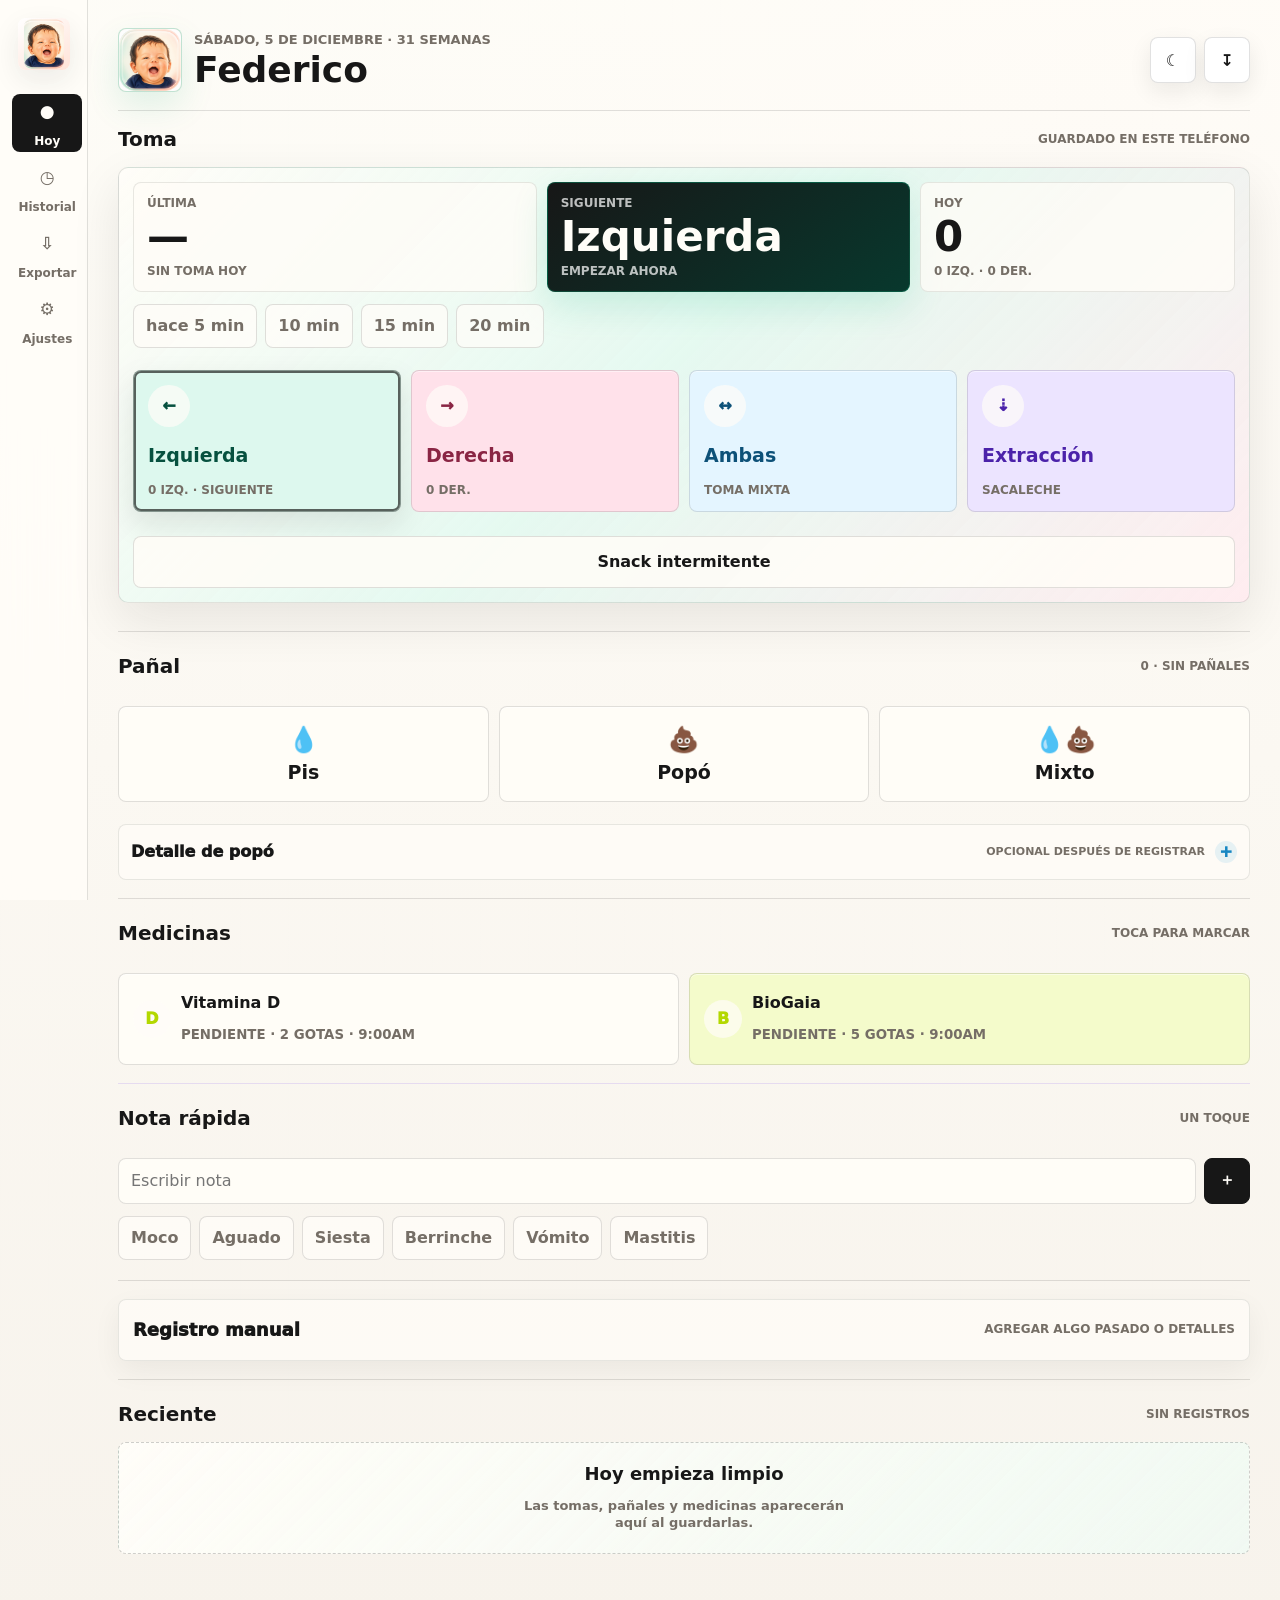
==== index.html @ 163f7d4b "Hide lock notification controls from active feed" ====
<!doctype html>
<html lang="es">
  <head>
    <meta charset="utf-8">
    <meta name="viewport" content="width=device-width, initial-scale=1, viewport-fit=cover">
    <meta name="theme-color" content="#f7f3ec" id="themeColorMeta">
    <meta name="apple-mobile-web-app-capable" content="yes">
    <meta name="apple-mobile-web-app-title" content="Fede">
    <title>Federico</title>
    <link rel="manifest" href="./manifest.webmanifest">
    <link rel="icon" href="./app-icon-192.png" type="image/png">
    <link rel="apple-touch-icon" href="./apple-touch-icon.png">
    <meta name="apple-mobile-web-app-status-bar-style" content="default">
    <link rel="stylesheet" href="./styles.css?v=60">
  </head>
  <body>
    <div class="app-shell">
      <aside class="rail" aria-label="Navegacion principal">
        <button class="rail__brand" data-tab-target="today" aria-label="Federico">
          <img src="./app-icon-192.png" alt="">
        </button>
        <nav class="rail__nav">
          <button class="nav-button is-active" data-tab-target="today" aria-label="Hoy">
            <span aria-hidden="true">●</span>
            <span>Hoy</span>
          </button>
          <button class="nav-button" data-tab-target="history" aria-label="Historial">
            <span aria-hidden="true">◷</span>
            <span>Historial</span>
          </button>
          <button class="nav-button" data-tab-target="export" aria-label="Exportar">
            <span aria-hidden="true">⇩</span>
            <span>Exportar</span>
          </button>
          <button class="nav-button" data-tab-target="settings" aria-label="Ajustes">
            <span aria-hidden="true">⚙</span>
            <span>Ajustes</span>
          </button>
        </nav>
      </aside>

      <main class="surface">
        <section class="screen is-active" data-tab="today">
          <header class="topbar topbar--brand">
            <div class="brand-lockup">
              <div class="lactation-mark lactation-mark--portrait" aria-hidden="true">
                <img src="./app-icon-192.png" alt="">
              </div>
              <div>
                <p class="eyebrow" id="todayLabel">Hoy</p>
                <h1 id="babyNameTitle">Federico</h1>
              </div>
            </div>
            <div class="topbar__actions">
              <button class="icon-button" id="nightModeButton" type="button" aria-pressed="false" aria-label="Modo noche">
                <span aria-hidden="true">☾</span>
              </button>
              <button class="icon-button" id="installButton" hidden aria-label="Instalar">
                <span aria-hidden="true">↧</span>
              </button>
            </div>
          </header>

          <section class="now-band" aria-label="Toma">
            <div class="section-heading section-heading--flush">
              <h2>Toma</h2>
              <span id="trustLine">Guardado en este teléfono</span>
            </div>
            <div class="feed-hub">
              <div class="feed-hub__summary">
                <article>
                  <span>Última</span>
                  <strong id="sinceLastFeed">—</strong>
                  <small id="lastFeedStamp">Sin toma hoy</small>
                </article>
                <button class="feed-hub__next" id="recommendedStartButton" type="button">
                  <span>Siguiente</span>
                  <strong id="lastSide">—</strong>
                  <small>Empezar ahora</small>
                </button>
                <article>
                  <span>Hoy</span>
                  <strong id="feedCount">0</strong>
                  <small><span id="leftSummary">0 izq.</span> · <span id="rightSummary">0 der.</span></small>
                </article>
              </div>
              <div class="backdate-row feed-hub__backdate" aria-label="Empezó hace">
                <button class="chip chip--start" data-start-offset="5" type="button">hace 5 min</button>
                <button class="chip chip--start" data-start-offset="10" type="button">10 min</button>
                <button class="chip chip--start" data-start-offset="15" type="button">15 min</button>
                <button class="chip chip--start" data-start-offset="20" type="button">20 min</button>
              </div>
              <div class="feed-grid">
                <button class="feed-button feed-button--left" data-start-feed="left" data-side-button="left" type="button">
                  <span class="feed-button__icon" aria-hidden="true">←</span>
                  <strong>Izquierda</strong>
                  <small id="leftToday">0 hoy</small>
                </button>
                <button class="feed-button feed-button--right" data-start-feed="right" data-side-button="right" type="button">
                  <span class="feed-button__icon" aria-hidden="true">→</span>
                  <strong>Derecha</strong>
                  <small id="rightToday">0 hoy</small>
                </button>
                <button class="feed-button feed-button--both" data-start-feed="both" type="button">
                  <span class="feed-button__icon" aria-hidden="true">↔</span>
                  <strong>Ambas</strong>
                  <small>toma mixta</small>
                </button>
                <button class="feed-button feed-button--pump" data-start-feed="pump" type="button">
                  <span class="feed-button__icon" aria-hidden="true">⇣</span>
                  <strong>Extracción</strong>
                  <small>sacaleche</small>
                </button>
              </div>
              <button class="ghost-command" data-start-feed="snack" type="button">Snack intermitente</button>
            </div>
            <div class="alert-stack" id="alertStack" aria-live="polite"></div>
          </section>

          <section class="active-feed" id="activeFeedPanel" hidden aria-live="polite">
            <div class="active-feed__main">
              <div class="active-feed__pulse" aria-hidden="true"><span></span></div>
              <div class="active-feed__meta">
                <span class="live-dot" aria-hidden="true"></span>
                <span id="activeFeedSide">Toma en curso</span>
              </div>
              <p class="active-feed__hint" id="activeFeedHint">Pecho actual</p>
              <div class="active-feed__time" id="activeFeedTimer">00:00</div>
              <span class="active-feed__label">Duración de la toma</span>
            </div>
            <div class="active-feed__controls">
              <div class="control-group">
                <span>Cambiar pecho</span>
                <div class="control-row">
                  <button class="segmented-action" data-segment-side="left" type="button">Izquierda</button>
                  <button class="segmented-action" data-segment-side="right" type="button">Derecha</button>
                </div>
              </div>
              <div class="control-group">
                <span>Anotar durante la toma</span>
                <div class="control-row">
                  <button class="segmented-action" data-feed-tag="poop" type="button">💩 Popó</button>
                  <button class="segmented-action" data-feed-tag="pee" type="button">💧 Pis</button>
                  <button class="segmented-action" data-feed-tag="gas" type="button">💨 Gases</button>
                </div>
              </div>
              <div class="active-feed__finish">
                <button class="secondary-button" id="cancelFeedButton" type="button">Cancelar</button>
                <button class="secondary-button" id="pauseFeedButton" type="button">Pausar</button>
                <button class="primary-button" id="stopFeedButton" type="button">Guardar toma</button>
              </div>
            </div>
          </section>

          <section class="diaper-hub" aria-label="Pañal">
            <div class="section-heading">
              <h2>Pañal</h2>
              <span><strong id="diaperCount">0</strong> · <span id="diaperBreakdown">Sin pañales</span></span>
            </div>
            <div class="diaper-grid">
              <button class="diaper-button" data-diaper="pee" type="button">
                <span aria-hidden="true">💧</span>
                <strong>Pis</strong>
              </button>
              <button class="diaper-button" data-diaper="poop" type="button">
                <span aria-hidden="true">💩</span>
                <strong>Popó</strong>
              </button>
              <button class="diaper-button" data-diaper="mixed" type="button">
                <span aria-hidden="true">💧💩</span>
                <strong>Mixto</strong>
              </button>
            </div>
            <details class="diaper-detail-panel" aria-label="Detalles de popó">
              <summary class="diaper-detail-summary">
                <span>Detalle de popó</span>
                <small>Opcional después de registrar</small>
              </summary>
              <div class="diaper-detail-content">
                <div class="chip-row chip-row--diaper" aria-label="Detalles de popó">
                  <button class="chip" data-diaper-detail="aguado" type="button">Aguado</button>
                  <button class="chip" data-diaper-detail="moco" type="button">Con moco</button>
                  <button class="chip" data-diaper-detail="mucho" type="button">Mucho</button>
                  <button class="chip" data-diaper-detail="poquito" type="button">Poquito</button>
                  <button class="chip" data-diaper-detail="le costó" type="button">Le costó</button>
                </div>
              </div>
            </details>
          </section>

          <section class="medicine-hub" aria-label="Medicinas">
            <div class="section-heading">
              <h2>Medicinas</h2>
              <span>Toca para marcar</span>
            </div>
            <div class="medicine-checklist" id="medicineChecklist" aria-label="Medicinas de hoy"></div>
          </section>

          <section class="note-hub" aria-label="Nota rápida">
            <div class="section-heading">
              <h2>Nota rápida</h2>
              <span>Un toque</span>
            </div>
            <form class="note-capture" id="noteForm">
              <input id="quickNoteInput" name="note" autocomplete="off" placeholder="Escribir nota" maxlength="160">
              <button class="icon-button icon-button--dark" type="submit" aria-label="Guardar nota">
                <span aria-hidden="true">＋</span>
              </button>
            </form>
            <div class="chip-row" aria-label="Notas frecuentes">
              <button class="chip" data-note-chip="moco" type="button">Moco</button>
              <button class="chip" data-note-chip="aguado" type="button">Aguado</button>
              <button class="chip" data-note-chip="siesta" type="button">Siesta</button>
              <button class="chip" data-note-chip="berrinche" type="button">Berrinche</button>
              <button class="chip" data-note-chip="vómito" type="button">Vómito</button>
              <button class="chip" data-note-chip="mastitis" type="button">Mastitis</button>
            </div>
          </section>

          <section class="quick-log-band" aria-label="Registro manual">
            <button class="more-options-summary" id="manualButton" type="button">
              <span>Registro manual</span>
              <small>Agregar algo pasado o detalles</small>
            </button>
          </section>

          <section class="timeline-band" aria-label="Linea de tiempo">
            <div class="section-heading">
              <h2>Reciente</h2>
              <span id="todayEventTotal">0 registros</span>
            </div>
            <div class="timeline" id="todayTimeline"></div>
          </section>
        </section>

        <section class="screen" data-tab="history">
          <header class="topbar">
            <div>
              <p class="eyebrow">Historial</p>
              <h1>Días</h1>
            </div>
          </header>
          <section class="history-dashboard" aria-label="Resumen histórico">
            <div class="history-tools">
              <div class="segmented-control" aria-label="Rango del resumen">
                <button class="segmented-control__button is-active" data-history-range="7" type="button">7 días</button>
                <button class="segmented-control__button" data-history-range="30" type="button">30 días</button>
              </div>
              <div class="history-search">
                <input id="historySearchInput" type="search" autocomplete="off" placeholder="Buscar moco, mastitis, peso...">
              </div>
            </div>
            <div class="history-summary-grid" id="historySummaryGrid"></div>
            <div class="rhythm-card" id="rhythmCard"></div>
            <div class="history-filter-row" aria-label="Filtrar historial">
              <button class="chip is-active" data-history-filter="all" type="button">Todo</button>
              <button class="chip" data-history-filter="feed" type="button">Tomas</button>
              <button class="chip" data-history-filter="diaper" type="button">Pañales</button>
              <button class="chip" data-history-filter="med" type="button">Medicina</button>
              <button class="chip" data-history-filter="weight" type="button">Peso</button>
              <button class="chip" data-history-filter="note" type="button">Notas</button>
            </div>
          </section>
          <section class="pediatrician-band">
            <div class="section-heading">
              <h2>Pediatra</h2>
              <button class="tiny-command" id="copyPediatricianButton" type="button">Copiar</button>
            </div>
            <div class="pediatrician-card" id="pediatricianSummary"></div>
          </section>
          <section class="history-band">
            <div class="history-layout">
              <div class="history-main">
                <div class="section-heading">
                  <h2>Recientes</h2>
                  <span id="recentDaysMeta">Últimos días</span>
                </div>
                <div class="history-list" id="recentDaysList"></div>
                <div class="section-heading section-heading--archive">
                  <h2>Archivo</h2>
                  <span id="archiveMeta">Por mes</span>
                </div>
                <div class="month-archive" id="monthArchive"></div>
              </div>
              <aside class="day-detail" id="dayDetailPanel" aria-label="Detalle del día"></aside>
            </div>
          </section>
        </section>

        <section class="screen" data-tab="export">
          <header class="topbar">
            <div>
              <p class="eyebrow">Respaldo</p>
              <h1>Exportar</h1>
            </div>
          </header>
          <section class="backup-card">
            <div>
              <p class="backup-card__eyebrow">Respaldo completo</p>
              <h2>Guardar todo</h2>
              <p>Registros, ajustes, mensajes de Federico y datos importados en un archivo restaurable.</p>
            </div>
            <div class="export-actions">
              <button class="primary-button" id="shareBackupButton" type="button">Compartir respaldo</button>
              <button class="secondary-button" id="downloadBackupButton" type="button">Descargar .json</button>
            </div>
          </section>
          <section class="export-band">
            <div class="export-band__head">
              <div>
                <p class="backup-line" id="backupStatus">Guardado en este teléfono</p>
                <h2>Resumen legible</h2>
                <p>Para mandar por WhatsApp, guardar en Notas o compartir con el pediatra.</p>
              </div>
            </div>
            <details class="export-advanced" open>
              <summary>
                <span>Vista de exportación</span>
                <small>Markdown actualizado con todos los registros</small>
              </summary>
              <div class="export-actions">
                <button class="primary-button" id="shareMarkdownButton" type="button">Compartir</button>
                <button class="secondary-button" id="copyMarkdownButton" type="button">Copiar</button>
                <button class="secondary-button" id="downloadMarkdownButton" type="button">Descargar</button>
              </div>
              <textarea id="markdownPreview" spellcheck="false" readonly></textarea>
            </details>
          </section>
        </section>

        <section class="screen" data-tab="settings">
          <header class="topbar">
            <div>
              <p class="eyebrow">Ajustes</p>
              <h1>Ajustes</h1>
            </div>
          </header>
          <form class="settings-form" id="settingsForm">
            <label>
              <span>Nombre</span>
              <input id="babyNameInput" name="babyName" autocomplete="off">
            </label>
            <label>
              <span>Nacimiento</span>
              <input id="birthDateInput" name="birthDate" type="date">
            </label>
            <section class="settings-medicine settings-form__wide">
              <div class="section-heading">
                <h2>Medicinas</h2>
                <span id="medicineReminderStatus">Avisos opcionales</span>
              </div>
              <div class="medicine-settings-list" id="medicineSettingsList"></div>
              <div class="medicine-add-card">
                <label>
                  <span>Nueva medicina</span>
                  <input id="medicineNameInput" autocomplete="off" placeholder="Ej. Hierro">
                </label>
                <label>
                  <span>Dosis</span>
                  <input id="medicineDoseInput" autocomplete="off" placeholder="5 gotas">
                </label>
                <label>
                  <span>Hora</span>
                  <input id="medicineTimeInput" type="time" value="09:00">
                </label>
                <label class="medicine-reminder-toggle">
                  <input id="medicineReminderInput" type="checkbox" checked>
                  <span>Recordar</span>
                </label>
                <button class="secondary-button" id="addMedicineButton" type="button">Agregar medicina</button>
                <button class="secondary-button" id="enableNotificationsButton" type="button">Permitir avisos</button>
              </div>
              <small>Los avisos pueden sonar como notificaciones si el iPhone permite notificaciones para la app. Si no, quedan como pendientes dentro de Medicinas.</small>
            </section>
            <button class="primary-button" type="submit">Guardar ajustes</button>
          </form>
          <details class="advanced-settings">
            <summary>
              <span>Avanzado</span>
              <small>Importar, restaurar, instalación y datos</small>
            </summary>
            <div class="advanced-settings__content">
              <section class="import-zone">
                <div>
                  <h2>Notas antiguas</h2>
                  <p class="import-zone__meta" id="importNotesMeta">Listo para importar</p>
                </div>
                <button class="primary-button" id="importNotesButton" type="button">Importar notas</button>
              </section>
              <section class="import-zone">
                <div>
                  <h2>Restaurar respaldo</h2>
                  <p class="import-zone__meta" id="restoreBackupMeta">Usa un .json exportado por esta app</p>
                </div>
                <input class="restore-input" id="restoreBackupInput" type="file" accept=".json,application/json">
                <button class="primary-button" id="restoreBackupButton" type="button">Restaurar</button>
              </section>
              <section class="import-zone app-status-zone">
                <div>
                  <h2>Modo app</h2>
                  <p class="import-zone__meta" id="appInstallStatus">Comprobando instalación</p>
                </div>
                <span class="app-version-pill" id="appVersionStatus">v60</span>
              </section>
              <section class="settings-secret" id="loveMessagesSecret">
                <div class="settings-secret__locked" id="loveMessagesLockedPanel">
                  <div>
                    <span class="settings-secret__eyebrow">Privado</span>
                    <h2>Mensajes</h2>
                    <p>Área bloqueada para editar las sorpresas.</p>
                  </div>
                  <div class="settings-secret__pin">
                    <label>
                      <span>PIN privado</span>
                      <input id="loveMessagesPinInput" type="password" inputmode="numeric" autocomplete="off" maxlength="4" placeholder="PIN">
                    </label>
                    <button class="secondary-button" id="unlockLoveMessagesButton" type="button">Desbloquear</button>
                  </div>
                  <p class="settings-secret__meta" id="loveMessagesPinMeta">Solo para editar las sorpresas.</p>
                </div>
                <div class="settings-secret__unlocked" id="loveMessagesEditor" hidden>
                  <label>
                    <span>Mensajes de Federico</span>
                    <textarea id="loveMessagesInput" name="loveMessages" rows="7" spellcheck="true"></textarea>
                    <small>Uno por línea. Aparecen cada 3 tomas registradas.</small>
                  </label>
                  <div class="settings-secret__actions">
                    <button class="secondary-button" id="resetLoveMessagesButton" type="button">Mensajes originales</button>
                    <button class="secondary-button" id="lockLoveMessagesButton" type="button">Ocultar</button>
                  </div>
                </div>
              </section>
              <section class="danger-zone">
                <button class="secondary-button" id="seedButton" type="button">Cargar ejemplo</button>
                <button class="secondary-button secondary-button--danger" id="clearButton" type="button">Borrar datos</button>
              </section>
            </div>
          </details>
        </section>
      </main>

      <div class="bottom-shell" aria-label="Controles de la app">
        <nav class="bottom-nav" aria-label="Navegacion principal">
          <button class="nav-button is-active" data-tab-target="today">
            <span aria-hidden="true">●</span>
            <span>Hoy</span>
          </button>
          <button class="nav-button" data-tab-target="history">
            <span aria-hidden="true">◷</span>
            <span>Días</span>
          </button>
          <button class="nav-button" data-tab-target="export">
            <span aria-hidden="true">⇩</span>
            <span>Exportar</span>
          </button>
          <button class="nav-button" data-tab-target="settings">
            <span aria-hidden="true">⚙</span>
            <span>Ajustes</span>
          </button>
        </nav>
      </div>
    </div>

    <dialog class="manual-dialog" id="manualDialog">
      <form method="dialog" class="manual-card" id="manualForm">
        <header>
          <h2>Registro manual</h2>
          <button class="icon-button" id="manualCloseButton" type="button" aria-label="Cerrar">
            <span aria-hidden="true">×</span>
          </button>
        </header>
        <input id="manualType" type="hidden" value="feed">
        <div class="manual-type-grid" aria-label="Tipo de registro">
          <button class="manual-type is-active" data-manual-type="feed" type="button">Toma</button>
          <button class="manual-type" data-manual-type="diaper" type="button">Pañal</button>
          <button class="manual-type" data-manual-type="medicine" type="button">Medicina</button>
          <button class="manual-type" data-manual-type="note" type="button">Nota</button>
          <button class="manual-type" data-manual-type="weight" type="button">Peso</button>
        </div>
        <div class="manual-when">
          <label>
            <span>Día</span>
            <input id="manualDate" type="date">
          </label>
          <label>
            <span>Hora</span>
            <input id="manualTime" type="time">
          </label>
        </div>

        <section class="manual-panel" id="manualFeedPanel">
          <div class="manual-grid">
            <label id="manualSideWrap">
              <span>Lado</span>
              <select id="manualSide">
                <option value="left">Izquierda</option>
                <option value="right">Derecha</option>
                <option value="both">Ambas</option>
                <option value="pump">Extracción</option>
                <option value="snack">Snack</option>
              </select>
            </label>
            <label id="manualDurationWrap">
              <span>Minutos</span>
              <input id="manualDuration" type="number" min="1" max="180" inputmode="numeric" value="15">
            </label>
          </div>
        </section>

        <section class="manual-panel" id="manualDiaperPanel" hidden>
          <label id="manualDiaperWrap">
            <span>Tipo de pañal</span>
            <select id="manualDiaper">
              <option value="pee">Pis</option>
              <option value="poop">Popó</option>
              <option value="mixed">Pis + popó</option>
              <option value="gas">Gases</option>
            </select>
          </label>
        </section>

        <section class="manual-panel" id="manualMedicinePanel" hidden>
          <label id="manualMedicineWrap">
            <span>Medicina</span>
            <select id="manualMedicine">
              <option value="vitaminD">Vitamina D · 2 gotas</option>
              <option value="biogaia">BioGaia Reuteri · 5 gotas</option>
            </select>
          </label>
        </section>

        <section class="manual-panel" id="manualWeightPanel" hidden>
          <label id="manualWeightWrap">
            <span>Kg</span>
            <input id="manualWeight" type="number" min="0" step="0.001" inputmode="decimal" placeholder="4.280">
          </label>
        </section>

        <label id="manualNoteWrap">
          <span id="manualNoteLabel">Nota opcional</span>
          <input id="manualNote" maxlength="160" autocomplete="off" placeholder="Opcional">
        </label>
        <p class="manual-preview" id="manualPreview">Toma de 15 min ahora</p>
        <button class="primary-button" value="default">Guardar registro</button>
      </form>
    </dialog>

    <dialog class="manual-dialog" id="editDialog">
      <form method="dialog" class="manual-card" id="editForm">
        <header>
          <h2>Editar registro</h2>
          <button class="icon-button" id="editCloseButton" type="button" aria-label="Cerrar">
            <span aria-hidden="true">×</span>
          </button>
        </header>
        <input id="editEventId" type="hidden">
        <div class="manual-when">
          <label>
            <span>Día</span>
            <input id="editDate" type="date">
          </label>
          <label>
            <span>Hora</span>
            <input id="editTime" type="time">
          </label>
        </div>
        <section class="manual-panel" id="editFeedPanel" hidden>
          <div class="manual-grid">
            <label>
              <span>Lado</span>
              <select id="editSide">
                <option value="left">Izquierda</option>
                <option value="right">Derecha</option>
                <option value="both">Ambas</option>
                <option value="pump">Extracción</option>
                <option value="snack">Snack</option>
              </select>
            </label>
            <label>
              <span>Minutos</span>
              <input id="editDuration" type="number" min="1" max="180" inputmode="numeric">
            </label>
          </div>
        </section>
        <section class="manual-panel" id="editDiaperPanel" hidden>
          <label>
            <span>Tipo de pañal</span>
            <select id="editDiaper">
              <option value="pee">Pis</option>
              <option value="poop">Popó</option>
              <option value="mixed">Pis + popó</option>
              <option value="gas">Gases</option>
            </select>
          </label>
        </section>
        <section class="manual-panel" id="editMedicinePanel" hidden>
          <label>
            <span>Medicina</span>
            <select id="editMedicine">
              <option value="vitaminD">Vitamina D · 2 gotas</option>
              <option value="biogaia">BioGaia Reuteri · 5 gotas</option>
            </select>
          </label>
        </section>
        <section class="manual-panel" id="editWeightPanel" hidden>
          <label>
            <span>Kg</span>
            <input id="editWeight" type="number" min="0" step="0.001" inputmode="decimal">
          </label>
        </section>
        <label>
          <span id="editNoteLabel">Nota</span>
          <input id="editNote" maxlength="160" autocomplete="off">
        </label>
        <p class="manual-preview" id="editPreview">Editando registro</p>
        <button class="primary-button" value="default">Guardar cambios</button>
      </form>
    </dialog>

    <dialog class="love-note-dialog" id="loveNoteDialog">
      <section class="love-note-card" aria-labelledby="loveNoteCount">
        <div class="love-note-card__effects" aria-hidden="true">
          <span>♡</span>
          <span>♥</span>
          <span>♡</span>
          <span>♥</span>
          <span>♡</span>
        </div>
        <div class="love-note-card__mark" id="loveNoteMark" aria-hidden="true">💛</div>
        <h2 id="loveNoteCount">3 tomas hoy</h2>
        <p class="love-note-card__kicker">Federico dice</p>
        <p id="loveNoteText">Gracias, mami. Te amo.</p>
        <button class="primary-button" id="loveNoteCloseButton" type="button">Seguir</button>
      </section>
    </dialog>

    <div class="toast" id="toast" role="status" aria-live="polite"></div>
    <script src="./app.js?v=60" type="module"></script>
  </body>
</html>
---- styles.css ----
:root {
  color-scheme: light;
  --paper: #f7f3ec;
  --surface: #fffdf8;
  --surface-strong: #ffffff;
  --ink: #171717;
  --muted: #756e66;
  --line: rgba(23, 23, 23, 0.13);
  --left: #00a676;
  --left-soft: #ddf8ee;
  --right: #ff6b8a;
  --right-soft: #ffe1ea;
  --blue: #1686c2;
  --blue-soft: #e4f5ff;
  --sun: #b3d800;
  --sun-soft: #f4fbcb;
  --plum: #6d3bef;
  --plum-soft: #ece4ff;
  --blush: #ff6a3d;
  --blush-soft: #ffe3d8;
  --deep: #171717;
  --deep-soft: #e7fff5;
  --shadow: 0 18px 60px rgba(23, 23, 23, 0.12);
  --radius: 8px;
  --safe-bottom: env(safe-area-inset-bottom, 0px);
}

* {
  box-sizing: border-box;
}

html {
  min-height: 100%;
  background: var(--paper);
}

body {
  min-height: 100%;
  margin: 0;
  background:
    linear-gradient(180deg, rgba(255, 253, 248, 0.94), rgba(247, 243, 236, 0.96)),
    radial-gradient(circle at 18% 0%, rgba(0, 166, 118, 0.08), transparent 34%),
    radial-gradient(circle at 86% 8%, rgba(255, 107, 138, 0.1), transparent 32%),
    repeating-linear-gradient(90deg, rgba(0, 166, 118, 0.03) 0, rgba(0, 166, 118, 0.03) 1px, transparent 1px, transparent 48px),
    repeating-linear-gradient(0deg, rgba(109, 59, 239, 0.02) 0, rgba(109, 59, 239, 0.02) 1px, transparent 1px, transparent 48px);
  color: var(--ink);
  font-family: ui-rounded, "SF Pro Rounded", "SF Pro Text", Inter, system-ui, -apple-system, BlinkMacSystemFont, "Segoe UI", sans-serif;
  letter-spacing: 0;
}

body.night-mode {
  --paper: #101014;
  --surface: #19191f;
  --surface-strong: #22222a;
  --ink: #fff8ef;
  --muted: #b8afa8;
  --line: rgba(255, 248, 239, 0.14);
  --left-soft: #102f27;
  --right-soft: #3c1d29;
  --blue-soft: #102a3a;
  --sun-soft: #34390f;
  --plum-soft: #261d42;
  --blush-soft: #3b2017;
  --deep: #fff8ef;
  --deep-soft: #142b25;
  background:
    linear-gradient(180deg, rgba(16, 16, 20, 0.98), rgba(16, 16, 20, 0.99)),
    radial-gradient(circle at 20% 0%, rgba(0, 166, 118, 0.14), transparent 34%),
    radial-gradient(circle at 86% 6%, rgba(109, 59, 239, 0.14), transparent 32%),
    repeating-linear-gradient(90deg, rgba(255, 248, 239, 0.03) 0, rgba(255, 248, 239, 0.03) 1px, transparent 1px, transparent 48px);
}

button,
input,
select,
textarea {
  font: inherit;
}

button {
  border: 0;
  cursor: pointer;
  color: inherit;
  -webkit-tap-highlight-color: transparent;
}

button:focus-visible,
input:focus-visible,
select:focus-visible,
textarea:focus-visible {
  outline: 3px solid rgba(0, 166, 118, 0.32);
  outline-offset: 3px;
}

.app-shell {
  min-height: 100vh;
  display: grid;
  grid-template-columns: 88px minmax(0, 1fr);
}

.rail {
  position: sticky;
  top: 0;
  height: 100vh;
  padding: 18px 12px;
  border-right: 1px solid var(--line);
  background: rgba(255, 253, 248, 0.84);
  backdrop-filter: blur(20px);
  display: flex;
  flex-direction: column;
  align-items: center;
  gap: 24px;
}

.rail__brand {
  width: 52px;
  height: 52px;
  border-radius: var(--radius);
  background: linear-gradient(145deg, var(--surface-strong), var(--blush-soft));
  box-shadow: 0 10px 28px rgba(23, 23, 23, 0.08);
  display: grid;
  place-items: center;
  overflow: hidden;
}

.rail__brand img {
  width: 100%;
  height: 100%;
  border-radius: inherit;
  object-fit: cover;
}

.rail__nav {
  display: grid;
  gap: 8px;
  width: 100%;
}

.bottom-nav {
  display: none;
}

.bottom-shell {
  display: none;
}

.nav-button {
  min-height: 58px;
  border-radius: var(--radius);
  background: transparent;
  color: var(--muted);
  display: grid;
  place-items: center;
  gap: 3px;
  font-size: 12px;
  font-weight: 750;
}

.nav-button span:first-child {
  width: 26px;
  height: 26px;
  border-radius: 50%;
  display: grid;
  place-items: center;
  color: currentColor;
  font-size: 17px;
}

.nav-button.is-active {
  background: var(--deep);
  color: var(--surface);
}

.surface {
  width: min(1180px, 100%);
  margin: 0 auto;
  padding: 28px 24px 44px;
}

.screen {
  display: none;
}

.screen.is-active {
  display: block;
}

.topbar {
  display: flex;
  justify-content: space-between;
  align-items: flex-start;
  gap: 18px;
  margin-bottom: 18px;
}

.topbar--brand {
  align-items: center;
}

.brand-lockup {
  min-width: 0;
  display: flex;
  align-items: center;
  gap: 12px;
}

.brand-lockup > div:last-child {
  min-width: 0;
}

.lactation-mark {
  width: 64px;
  height: 64px;
  border-radius: var(--radius);
  border: 1px solid rgba(216, 137, 123, 0.28);
  background: linear-gradient(145deg, var(--surface-strong), var(--blush-soft));
  display: grid;
  place-items: center;
  flex: 0 0 auto;
  box-shadow: 0 14px 34px rgba(182, 101, 93, 0.13);
}

.lactation-mark--portrait {
  overflow: hidden;
  border-color: rgba(0, 166, 118, 0.22);
  background: var(--paper);
  box-shadow: 0 14px 34px rgba(0, 166, 118, 0.12);
}

.lactation-mark--portrait img {
  width: 100%;
  height: 100%;
  border-radius: inherit;
  display: block;
  object-fit: cover;
}

.lactation-mark svg {
  width: 52px;
  height: 43px;
  overflow: visible;
}

.lactation-mark__line {
  fill: none;
  stroke: var(--deep);
  stroke-width: 5.2;
  stroke-linecap: round;
  stroke-linejoin: round;
}

.lactation-mark__line--right {
  stroke-width: 5;
}

.lactation-mark__dot {
  fill: var(--deep);
}

.topbar__actions {
  display: flex;
  gap: 8px;
}

.eyebrow {
  margin: 0 0 4px;
  color: var(--muted);
  font-size: 13px;
  font-weight: 800;
  text-transform: uppercase;
}

h1,
h2,
p {
  margin: 0;
}

h1 {
  font-size: 36px;
  line-height: 1.03;
  letter-spacing: 0;
  overflow-wrap: anywhere;
}

h2 {
  font-size: 20px;
  line-height: 1.1;
  letter-spacing: 0;
}

.icon-button {
  width: 46px;
  height: 46px;
  border-radius: var(--radius);
  background: var(--surface-strong);
  border: 1px solid var(--line);
  display: grid;
  place-items: center;
  color: var(--ink);
  font-weight: 900;
  box-shadow: 0 8px 22px rgba(23, 23, 23, 0.08);
}

.icon-button--dark {
  background: var(--deep);
  color: var(--surface);
  border-color: var(--deep);
  box-shadow: none;
}

.status-band,
.daily-strip,
.now-band,
.capture-band,
.diaper-hub,
.medicine-hub,
.note-hub,
.quick-log-band,
.quick-band,
.history-dashboard,
.timeline-band,
.history-band,
.pediatrician-band,
.backup-card,
.export-band,
.settings-form,
.danger-zone {
  border-top: 1px solid var(--line);
  padding: 18px 0;
}

.now-band {
  padding-top: 12px;
  position: relative;
}

.section-heading--flush {
  margin-bottom: 10px;
}

.feed-hub {
  border-radius: calc(var(--radius) + 2px);
  border: 1px solid rgba(37, 40, 36, 0.13);
  background:
    linear-gradient(135deg, rgba(255, 253, 248, 0.96), rgba(221, 248, 238, 0.76) 48%, rgba(255, 225, 234, 0.58)),
    rgba(255, 253, 248, 0.9);
  box-shadow: 0 18px 50px rgba(23, 23, 23, 0.09);
  padding: 14px;
  display: grid;
  gap: 12px;
}

.feed-hub__summary {
  display: grid;
  grid-template-columns: minmax(0, 1fr) minmax(150px, 0.9fr) minmax(0, 0.78fr);
  gap: 10px;
  align-items: stretch;
}

.feed-hub__summary article,
.feed-hub__next {
  min-width: 0;
  min-height: 92px;
  border-radius: var(--radius);
  border: 1px solid rgba(37, 40, 36, 0.1);
  background: rgba(255, 253, 248, 0.78);
  padding: 13px;
  display: grid;
  align-content: space-between;
  gap: 7px;
  text-align: left;
}

.feed-hub__summary span,
.feed-hub__summary small,
.feed-hub__next span,
.feed-hub__next small,
.quick-section__head span,
.alert-item span,
.rhythm-card__head span,
.rhythm-card__head small,
.rhythm-card__legend,
.export-advanced summary small,
.advanced-settings summary small {
  color: var(--muted);
  font-size: 12px;
  font-weight: 850;
  text-transform: uppercase;
}

.feed-hub__summary strong,
.feed-hub__next strong {
  font-size: clamp(27px, 5vw, 42px);
  line-height: 0.95;
  overflow-wrap: anywhere;
}

.feed-hub__next {
  background: linear-gradient(145deg, #171717, #08382d);
  color: var(--surface);
  border-color: rgba(0, 166, 118, 0.34);
  box-shadow: 0 14px 36px rgba(0, 166, 118, 0.16);
}

.feed-hub__next span,
.feed-hub__next small {
  color: rgba(255, 255, 255, 0.72);
}

.feed-hub__backdate {
  padding-bottom: 0;
}

.diaper-hub {
  display: grid;
  gap: 12px;
}

.medicine-hub,
.note-hub {
  display: grid;
  gap: 12px;
}

.medicine-hub {
  border-radius: 0;
}

.note-hub {
  border-top-color: rgba(109, 59, 239, 0.14);
}

.note-hub .note-capture,
.note-hub .chip-row {
  margin-top: 0;
}

.note-hub .chip-row {
  flex-wrap: nowrap;
  overflow-x: auto;
  padding-bottom: 2px;
}

.note-hub .chip {
  flex: 0 0 auto;
  white-space: nowrap;
}

body.night-mode .quick-section,
body.night-mode .event-card,
body.night-mode .manual-card,
body.night-mode .love-note-card {
  background: rgba(255, 255, 255, 0.05);
}

.alert-stack {
  display: grid;
  gap: 8px;
  margin-top: 10px;
}

.alert-item {
  min-height: 46px;
  border-radius: var(--radius);
  border: 1px solid var(--line);
  background: rgba(255, 253, 248, 0.72);
  padding: 10px 12px;
  display: flex;
  align-items: center;
  gap: 10px;
}

.alert-item strong {
  font-size: 14px;
}

.alert-dot {
  width: 10px;
  height: 10px;
  border-radius: 50%;
  background: var(--left);
  flex: 0 0 auto;
}

.alert-item--care .alert-dot {
  background: var(--sun);
}

.alert-item--quiet .alert-dot {
  background: var(--blue);
}

.daily-strip {
  display: grid;
  grid-template-columns: 1.35fr 1.2fr 0.8fr 0.8fr 0.9fr 1fr;
  gap: 8px;
  padding-top: 12px;
  padding-bottom: 14px;
}

.daily-strip > div,
.daily-pill {
  min-height: 64px;
  border-radius: var(--radius);
  border: 1px solid var(--line);
  background: rgba(255, 253, 248, 0.78);
  padding: 10px;
  display: grid;
  align-content: center;
  gap: 4px;
  text-align: left;
}

.daily-strip span,
.daily-strip > div span,
.daily-pill span,
.feed-nudge span,
.backup-line,
.manual-preview,
.pediatrician-card span {
  color: var(--muted);
  font-size: 11px;
  font-weight: 850;
  text-transform: uppercase;
}

.daily-strip strong,
.daily-pill strong {
  font-size: 18px;
  line-height: 1.05;
}

.daily-pill[aria-pressed="true"] {
  background: var(--deep-soft);
  border-color: rgba(0, 166, 118, 0.38);
  color: #06513f;
}

.daily-pill[aria-pressed="true"] span {
  color: var(--left);
}

.daily-pill--bio {
  background: var(--sun-soft);
}

.daily-pill {
  box-shadow: inset 0 -3px 0 rgba(37, 40, 36, 0.08);
}

.status-band {
  display: grid;
  grid-template-columns: minmax(210px, 1.7fr) repeat(3, minmax(110px, 1fr)) minmax(150px, 1fr);
  gap: 10px;
  align-items: stretch;
}

.status-metric,
.vitamin-toggle {
  min-height: 88px;
  border-radius: var(--radius);
  padding: 14px;
  background: rgba(255, 253, 248, 0.78);
  border: 1px solid var(--line);
  display: flex;
  flex-direction: column;
  justify-content: space-between;
  gap: 8px;
}

.status-metric span,
.section-heading span,
.feed-button small,
.history-day__meta,
.event-card__meta,
.settings-form label span,
.manual-card label span,
.vitamin-toggle span:last-child {
  color: var(--muted);
  font-size: 12px;
  font-weight: 800;
  text-transform: uppercase;
}

.status-metric strong {
  font-size: 28px;
  line-height: 1;
}

.vitamin-toggle {
  align-items: flex-start;
  text-align: left;
  background: var(--sun-soft);
}

.vitamin-toggle[aria-pressed="true"] {
  background: var(--deep);
  color: var(--surface);
}

.vitamin-toggle[aria-pressed="true"] span:last-child {
  color: rgba(255, 255, 255, 0.72);
}

.vitamin-toggle__mark {
  width: 34px;
  height: 34px;
  border-radius: 50%;
  background: rgba(255, 255, 255, 0.7);
  display: grid;
  place-items: center;
  font-weight: 900;
  color: var(--sun);
}

.active-feed {
  margin: 14px 0 0;
  border: 1px solid rgba(0, 166, 118, 0.24);
  border-radius: var(--radius);
  background: linear-gradient(180deg, var(--surface), var(--deep-soft));
  color: var(--ink);
  padding: 18px;
  box-shadow: 0 14px 42px rgba(0, 166, 118, 0.09);
}

body.has-active-feed .quick-log-band {
  display: none;
}

body.has-active-feed .active-feed {
  display: grid;
  grid-template-columns: minmax(260px, 0.85fr) minmax(320px, 1fr);
  gap: 16px;
  align-items: stretch;
}

.active-feed__main,
.active-feed__controls {
  border-radius: var(--radius);
  border: 1px solid rgba(0, 166, 118, 0.16);
  background: rgba(255, 253, 248, 0.78);
  padding: 16px;
}

.active-feed__main {
  display: grid;
  align-content: center;
  min-height: 250px;
}

.active-feed__pulse {
  width: 72px;
  height: 72px;
  border-radius: 999px;
  border: 1px solid rgba(0, 166, 118, 0.22);
  background:
    radial-gradient(circle at 50% 50%, rgba(0, 166, 118, 0.22), transparent 34%),
    rgba(221, 248, 238, 0.74);
  display: grid;
  place-items: center;
  margin-bottom: 16px;
}

.active-feed__pulse span {
  width: 24px;
  height: 24px;
  border-radius: 999px;
  background: var(--left);
  box-shadow: 0 0 0 12px rgba(0, 166, 118, 0.12);
  animation: live-feed-pulse 1600ms ease-in-out infinite;
}

.active-feed[data-side="right"] .active-feed__pulse {
  border-color: rgba(255, 107, 138, 0.28);
  background:
    radial-gradient(circle at 50% 50%, rgba(255, 107, 138, 0.2), transparent 34%),
    rgba(255, 225, 234, 0.74);
}

.active-feed[data-side="right"] .active-feed__pulse span {
  background: var(--right);
  box-shadow: 0 0 0 12px rgba(255, 107, 138, 0.12);
}

.active-feed[data-paused="true"] .active-feed__main {
  border-color: rgba(37, 40, 36, 0.14);
  background: rgba(255, 253, 248, 0.66);
}

.active-feed[data-paused="true"] .active-feed__meta {
  color: var(--muted);
}

.active-feed[data-paused="true"] .live-dot {
  background: var(--muted);
  box-shadow: 0 0 0 8px rgba(37, 40, 36, 0.08);
}

.active-feed[data-paused="true"] .active-feed__pulse span {
  animation: none;
  background: var(--muted);
  box-shadow: 0 0 0 12px rgba(37, 40, 36, 0.08);
}

.active-feed__controls {
  display: grid;
  gap: 12px;
  align-content: center;
}

.active-feed__meta {
  display: flex;
  align-items: center;
  gap: 10px;
  color: var(--left);
  font-weight: 850;
  text-transform: uppercase;
  font-size: 12px;
}

.live-dot {
  width: 10px;
  height: 10px;
  border-radius: 50%;
  background: #74d0a4;
  box-shadow: 0 0 0 8px rgba(116, 208, 164, 0.16);
}

.active-feed__time {
  font-size: clamp(58px, 9vw, 96px);
  font-weight: 900;
  line-height: 1;
  margin: 14px 0;
  font-variant-numeric: tabular-nums;
}

.active-feed__hint {
  margin-top: 12px;
  color: var(--ink);
  font-size: 24px;
  font-weight: 950;
}

.active-feed__label,
.control-group > span {
  color: var(--muted);
  font-size: 12px;
  font-weight: 850;
  text-transform: uppercase;
}

.active-feed__actions,
.active-feed__finish,
.export-actions,
.chip-row {
  display: flex;
  gap: 8px;
  flex-wrap: wrap;
}

.control-group {
  display: grid;
  gap: 8px;
}

.control-row {
  display: grid;
  grid-template-columns: repeat(2, minmax(0, 1fr));
  gap: 8px;
}

.control-group:nth-child(2) .control-row {
  grid-template-columns: repeat(3, minmax(0, 1fr));
}

.segmented-action {
  min-width: 0;
  min-height: 58px;
  border-radius: var(--radius);
  background: rgba(255, 253, 248, 0.9);
  color: var(--ink);
  border: 1px solid var(--line);
  font-weight: 850;
}

.active-feed__finish {
  margin-top: 0;
}

.active-feed__finish > button {
  flex: 1 1 120px;
}

#pauseFeedButton.is-paused {
  background: var(--ink);
  color: var(--paper);
  border-color: var(--ink);
}

.section-heading {
  min-height: 32px;
  display: flex;
  justify-content: space-between;
  align-items: center;
  gap: 12px;
  flex-wrap: wrap;
  margin-bottom: 12px;
}

.section-heading > * {
  min-width: 0;
}

.section-heading span {
  text-align: right;
}

.quick-log-band {
  display: grid;
  gap: 14px;
}

.quick-log-band > * {
  min-width: 0;
}

.more-options-summary {
  width: 100%;
  appearance: none;
  font: inherit;
  text-align: left;
  min-height: 62px;
  border-radius: var(--radius);
  border: 1px solid rgba(37, 40, 36, 0.1);
  background: rgba(255, 253, 248, 0.72);
  padding: 12px 14px;
  display: flex;
  justify-content: space-between;
  align-items: center;
  gap: 14px;
  cursor: pointer;
  box-shadow: 0 10px 28px rgba(23, 23, 23, 0.055);
}

.more-options-summary::-webkit-details-marker {
  display: none;
}

.more-options-summary span {
  color: var(--ink);
  font-size: 18px;
  font-weight: 950;
  text-transform: none;
}

.more-options-summary small {
  color: var(--muted);
  font-size: 12px;
  font-weight: 820;
  text-align: right;
  line-height: 1.25;
  text-transform: uppercase;
}

.diaper-detail-panel:not([open]) > .diaper-detail-content,
.advanced-settings:not([open]) > .advanced-settings__content,
.export-advanced:not([open]) > :not(summary) {
  display: none;
}

.quick-section,
.quick-pane {
  min-width: 0;
  max-width: 100%;
  border-radius: var(--radius);
  border: 1px solid rgba(37, 40, 36, 0.14);
  background: rgba(255, 253, 248, 0.86);
  box-shadow: 0 12px 34px rgba(23, 23, 23, 0.07);
  padding: 14px;
  position: relative;
  overflow: hidden;
}

.quick-section::before,
.quick-pane::before {
  content: "";
  position: absolute;
  inset: 0 auto 0 0;
  width: 4px;
  background: var(--left);
}

.quick-section--feed {
  background: linear-gradient(135deg, rgba(255, 253, 248, 0.96), rgba(221, 248, 238, 0.9));
}

.quick-section--feed::before {
  background: var(--left);
}

.quick-section--medicine {
  background: linear-gradient(135deg, rgba(255, 253, 248, 0.96), rgba(244, 251, 203, 0.7));
}

.quick-section--medicine::before {
  background: var(--sun);
}

.quick-pane--diaper {
  background: linear-gradient(135deg, rgba(255, 253, 248, 0.96), rgba(228, 245, 255, 0.86));
}

.quick-pane--diaper::before {
  background: var(--blue);
}

.quick-pane--note::before {
  background: var(--plum);
}

.quick-pane--note {
  background: linear-gradient(135deg, rgba(255, 253, 248, 0.96), rgba(236, 228, 255, 0.62));
}

.quick-section__head {
  min-height: 32px;
  min-width: 0;
  display: flex;
  justify-content: space-between;
  gap: 12px;
  align-items: center;
  margin-bottom: 10px;
}

.quick-section__head > * {
  min-width: 0;
}

.quick-section__head > span:first-child {
  display: inline-flex;
  align-items: center;
  gap: 8px;
  flex: 0 0 auto;
}

.quick-section__head > span:first-child::before {
  width: 30px;
  height: 30px;
  border-radius: 50%;
  background: rgba(255, 253, 248, 0.9);
  border: 1px solid var(--line);
  display: inline-grid;
  place-items: center;
  color: var(--ink);
  font-size: 16px;
  font-weight: 1000;
  flex: 0 0 auto;
}

.quick-section--feed > .quick-section__head > span:first-child::before {
  content: "←";
  color: var(--left);
}

.quick-pane--diaper .quick-section__head > span:first-child::before {
  content: "💧";
  font-size: 15px;
}

.quick-pane--note .quick-section__head > span:first-child::before {
  content: "＋";
  color: var(--plum);
}

.quick-section--medicine > .quick-section__head > span:first-child::before {
  content: "✓";
  color: var(--sun);
}

.quick-section--split {
  display: grid;
  grid-template-columns: minmax(0, 1fr) minmax(0, 1fr);
  gap: 12px;
  padding: 0;
  border: 0;
  background: transparent;
  box-shadow: none;
  overflow: visible;
}

.quick-section--split::before {
  display: none;
}

.feed-nudge {
  width: 100%;
  min-height: 74px;
  border-radius: var(--radius);
  border: 1px solid rgba(0, 166, 118, 0.26);
  background: var(--deep);
  color: var(--surface);
  padding: 12px 14px;
  display: flex;
  justify-content: space-between;
  align-items: center;
  gap: 14px;
  text-align: left;
  margin-bottom: 10px;
}

.feed-nudge span {
  color: rgba(255, 255, 255, 0.68);
}

.feed-nudge strong {
  font-size: 22px;
  line-height: 1;
}

.backdate-row {
  flex: 1 1 auto;
  min-width: 0;
  max-width: 100%;
  display: flex;
  gap: 8px;
  overflow-x: auto;
  padding-bottom: 10px;
}

.chip--start {
  white-space: nowrap;
  background: var(--blue-soft);
  color: var(--blue);
}

.feed-grid,
.diaper-grid {
  display: grid;
  grid-template-columns: repeat(4, minmax(0, 1fr));
  gap: 10px;
}

.feed-button,
.diaper-button {
  min-height: 142px;
  border-radius: var(--radius);
  border: 1px solid rgba(37, 40, 36, 0.14);
  padding: 14px;
  display: flex;
  flex-direction: column;
  justify-content: space-between;
  align-items: flex-start;
  text-align: left;
  overflow: hidden;
  box-shadow: inset 0 1px 0 rgba(255, 255, 255, 0.46);
  transition: transform 120ms ease, border-color 120ms ease, box-shadow 120ms ease;
}

.feed-button:active,
.diaper-button:active,
.medicine-card:active,
.ghost-command:active,
.chip:active {
  transform: translateY(1px);
}

.feed-button strong,
.diaper-button strong {
  font-size: 19px;
  line-height: 1.08;
  overflow-wrap: anywhere;
}

.feed-button__icon {
  width: 42px;
  height: 42px;
  border-radius: 50%;
  display: grid;
  place-items: center;
  font-weight: 950;
  background: rgba(255, 253, 248, 0.72);
}

.feed-button--left {
  background: var(--left-soft);
  color: #06513f;
}

.feed-button--right {
  background: var(--right-soft);
  color: #8a2544;
}

.feed-button--both {
  background: var(--blue-soft);
  color: #0d5178;
}

.feed-button--pump {
  background: var(--plum-soft);
  color: #4b22aa;
}

.feed-button.is-recommended {
  border-color: rgba(37, 40, 36, 0.48);
  box-shadow: inset 0 0 0 2px rgba(37, 40, 36, 0.72), 0 12px 30px rgba(23, 23, 23, 0.1);
}

.feed-button.is-recommended small::after {
  content: " · siguiente";
}

.ghost-command,
.tiny-command,
.chip {
  border-radius: var(--radius);
  background: rgba(255, 253, 248, 0.74);
  border: 1px solid var(--line);
  color: var(--ink);
  font-weight: 850;
}

.ghost-command {
  width: 100%;
  min-height: 52px;
  margin-top: 12px;
  background: rgba(255, 253, 248, 0.88);
}

.tiny-command {
  min-height: 44px;
  padding: 0 12px;
  color: var(--muted);
}

.diaper-grid {
  grid-template-columns: repeat(3, minmax(0, 1fr));
}

.diaper-button {
  min-height: 96px;
  background: rgba(255, 253, 248, 0.9);
  align-items: center;
  justify-content: center;
  text-align: center;
  gap: 8px;
}

.diaper-button span {
  font-size: 25px;
}

.diaper-detail-panel {
  margin-top: 10px;
  border-radius: var(--radius);
  border: 1px solid rgba(37, 40, 36, 0.1);
  background: rgba(255, 253, 248, 0.68);
  overflow: hidden;
}

.diaper-detail-summary {
  min-height: 54px;
  padding: 10px 12px;
  display: grid;
  grid-template-columns: minmax(0, 1fr) auto 22px;
  align-items: center;
  gap: 10px;
  cursor: pointer;
}

.diaper-detail-summary::-webkit-details-marker {
  display: none;
}

.diaper-detail-summary span {
  color: var(--ink);
  font-size: 16px;
  font-weight: 950;
}

.diaper-detail-summary small {
  color: var(--muted);
  font-size: 11px;
  font-weight: 850;
  text-align: right;
  text-transform: uppercase;
}

.diaper-detail-summary::after {
  content: "+";
  width: 22px;
  height: 22px;
  border-radius: 50%;
  display: grid;
  place-items: center;
  background: rgba(59, 166, 216, 0.12);
  color: var(--blue);
  font-size: 16px;
  font-weight: 950;
}

.diaper-detail-panel[open] .diaper-detail-summary::after {
  content: "-";
}

.diaper-detail-content {
  padding: 0 12px 12px;
}

.diaper-detail-content .chip-row {
  margin-top: 0;
}

.note-capture {
  display: grid;
  grid-template-columns: minmax(0, 1fr) 46px;
  gap: 8px;
  margin-top: 12px;
}

.note-capture input,
.settings-form input,
.settings-form textarea,
.manual-card input,
.manual-card select {
  min-height: 46px;
  width: 100%;
  border-radius: var(--radius);
  border: 1px solid var(--line);
  background: rgba(255, 253, 248, 0.94);
  color: var(--ink);
  padding: 0 12px;
}

.settings-form textarea {
  min-height: 142px;
  padding: 12px;
  resize: vertical;
  line-height: 1.4;
  font: inherit;
}

.chip-row {
  margin-top: 10px;
}

.chip-row--diaper {
  padding-top: 4px;
}

.chip {
  min-height: 44px;
  padding: 0 12px;
  color: var(--muted);
}

.medicine-checklist {
  margin-top: 12px;
  display: grid;
  grid-template-columns: repeat(auto-fit, minmax(190px, 1fr));
  gap: 10px;
}

.medicine-checklist {
  margin-top: 0;
}

.medicine-card {
  min-height: 92px;
  border-radius: var(--radius);
  border: 1px solid rgba(37, 40, 36, 0.14);
  background: rgba(255, 253, 248, 0.92);
  padding: 14px;
  display: grid;
  grid-template-columns: 38px minmax(0, 1fr);
  grid-template-rows: auto auto;
  column-gap: 10px;
  align-items: center;
  text-align: left;
  box-shadow: inset 0 1px 0 rgba(255, 255, 255, 0.5);
  transition: transform 120ms ease, border-color 120ms ease, box-shadow 120ms ease;
}

.medicine-card__mark {
  grid-row: span 2;
  width: 38px;
  height: 38px;
  border-radius: 50%;
  background: rgba(255, 253, 248, 0.72);
  display: grid;
  place-items: center;
  color: var(--sun);
  font-weight: 950;
}

.medicine-card strong {
  line-height: 1.05;
  overflow-wrap: anywhere;
}

.medicine-card small {
  color: var(--muted);
  font-weight: 850;
  text-transform: uppercase;
}

.medicine-card.is-done {
  background: var(--deep-soft);
  border-color: rgba(0, 166, 118, 0.3);
  color: #06513f;
}

.medicine-card.is-done small {
  color: var(--left);
}

.medicine-card--bio {
  background: var(--sun-soft);
}

.medicine-settings-list {
  display: grid;
  gap: 8px;
}

.medicine-setting-card {
  border-radius: var(--radius);
  border: 1px solid rgba(37, 40, 36, 0.12);
  background: rgba(255, 253, 248, 0.76);
  padding: 10px;
  display: grid;
  grid-template-columns: minmax(0, 1.2fr) 118px minmax(94px, auto) auto;
  gap: 10px;
  align-items: end;
}

.medicine-setting-card__main {
  min-width: 0;
  display: grid;
  grid-template-columns: 38px minmax(0, 1fr);
  gap: 9px;
  align-items: center;
}

.medicine-setting-card__mark {
  width: 38px;
  height: 38px;
  border-radius: 50%;
  background: var(--sun-soft);
  color: #6a7600;
  display: grid;
  place-items: center;
  font-weight: 950;
}

.medicine-setting-card strong,
.medicine-setting-card small {
  display: block;
  overflow: hidden;
  text-overflow: ellipsis;
}

.medicine-setting-card small {
  margin-top: 3px;
  color: var(--muted);
  font-size: 12px;
  font-weight: 830;
  text-transform: uppercase;
}

.medicine-add-card {
  margin-top: 10px;
  border-radius: var(--radius);
  border: 1px solid rgba(0, 166, 118, 0.18);
  background:
    linear-gradient(135deg, rgba(255, 253, 248, 0.9), rgba(221, 248, 238, 0.58)),
    rgba(255, 253, 248, 0.8);
  padding: 12px;
  display: grid;
  grid-template-columns: minmax(150px, 1.2fr) minmax(110px, 0.8fr) 110px minmax(98px, auto) auto auto;
  gap: 10px;
  align-items: end;
}

.medicine-reminder-toggle {
  min-height: 46px;
  border-radius: var(--radius);
  border: 1px solid var(--line);
  background: rgba(255, 253, 248, 0.74);
  padding: 0 10px;
  display: flex !important;
  grid-template-columns: none;
  flex-direction: row;
  align-items: center;
  justify-content: center;
  gap: 8px;
  font-weight: 850;
}

.medicine-reminder-toggle input {
  width: 18px;
  height: 18px;
  accent-color: var(--left);
}

.timeline {
  display: grid;
  gap: 8px;
}

.event-card,
.history-day {
  border-radius: var(--radius);
  border: 1px solid var(--line);
  background: rgba(255, 253, 248, 0.78);
  padding: 12px;
}

.timeline-more {
  min-height: 42px;
  border-radius: var(--radius);
  border: 1px solid rgba(37, 40, 36, 0.08);
  background: rgba(255, 253, 248, 0.54);
  color: var(--muted);
  display: grid;
  place-items: center;
  font-size: 12px;
  font-weight: 850;
  text-transform: uppercase;
}

.event-card {
  display: grid;
  grid-template-columns: 42px minmax(0, 1fr) auto;
  gap: 10px;
  align-items: center;
}

.event-card__actions {
  display: flex;
  gap: 4px;
}

.event-card__icon {
  width: 42px;
  height: 42px;
  border-radius: 50%;
  display: grid;
  place-items: center;
  background: var(--blue-soft);
  font-weight: 950;
}

.event-card__icon--feed-left {
  background: var(--left-soft);
  color: var(--left);
}

.event-card__icon--feed-right {
  background: var(--right-soft);
  color: var(--right);
}

.event-card__icon--feed-both,
.event-card__icon--feed-pump,
.event-card__icon--feed-snack {
  background: var(--blue-soft);
  color: var(--blue);
}

.event-card__icon--note {
  background: var(--plum-soft);
  color: var(--plum);
}

.event-card__icon--weight,
.event-card__icon--med {
  background: var(--sun-soft);
  color: var(--sun);
}

.event-card__title {
  font-weight: 900;
  line-height: 1.2;
  overflow-wrap: anywhere;
}

.event-card__meta {
  margin-top: 3px;
  display: block;
}

.event-card__tags {
  margin-top: 8px;
  display: flex;
  flex-wrap: wrap;
  gap: 4px;
}

.event-tag {
  min-height: 24px;
  border-radius: 999px;
  padding: 3px 8px;
  background: rgba(37, 40, 36, 0.07);
  font-size: 13px;
  font-weight: 800;
}

.delete-event {
  width: 38px;
  height: 38px;
  border-radius: var(--radius);
  display: grid;
  place-items: center;
  background: transparent;
  color: var(--muted);
  font-size: 20px;
}

.edit-event {
  width: 38px;
  height: 38px;
  border-radius: var(--radius);
  display: grid;
  place-items: center;
  background: rgba(37, 40, 36, 0.05);
  color: var(--muted);
  font-weight: 950;
}

.empty-state {
  min-height: 112px;
  border: 1px dashed rgba(37, 40, 36, 0.22);
  border-radius: var(--radius);
  display: grid;
  place-items: center;
  gap: 6px;
  color: var(--muted);
  font-weight: 850;
  text-align: center;
  padding: 18px;
}

.empty-state strong {
  color: var(--ink);
  font-size: 18px;
  line-height: 1.1;
}

.empty-state span {
  max-width: 36ch;
  font-size: 13px;
  line-height: 1.35;
}

.empty-state--warm {
  background:
    linear-gradient(135deg, rgba(255, 253, 248, 0.9), rgba(221, 248, 238, 0.38)),
    rgba(255, 253, 248, 0.72);
}

.empty-state--compact {
  min-height: 74px;
}

.history-list {
  display: grid;
  gap: 10px;
}

.history-dashboard {
  display: grid;
  gap: 12px;
  padding-top: 12px;
}

.history-tools {
  display: grid;
  grid-template-columns: auto minmax(220px, 1fr);
  gap: 10px;
  align-items: center;
}

.segmented-control {
  min-height: 48px;
  border-radius: var(--radius);
  border: 1px solid var(--line);
  background: rgba(255, 253, 248, 0.72);
  padding: 4px;
  display: inline-grid;
  grid-template-columns: repeat(2, minmax(86px, 1fr));
  gap: 4px;
}

.segmented-control__button {
  min-height: 38px;
  border-radius: var(--radius);
  background: transparent;
  color: var(--muted);
  font-weight: 900;
}

.segmented-control__button.is-active {
  background: var(--deep);
  color: var(--surface);
}

.history-search input {
  min-height: 48px;
  width: 100%;
  border-radius: var(--radius);
  border: 1px solid var(--line);
  background: rgba(255, 253, 248, 0.82);
  color: var(--ink);
  padding: 0 12px;
}

.history-summary-grid {
  display: grid;
  grid-template-columns: repeat(4, minmax(0, 1fr));
  gap: 10px;
}

.history-summary-card {
  min-height: 92px;
  border-radius: var(--radius);
  border: 1px solid var(--line);
  background: rgba(255, 253, 248, 0.78);
  padding: 12px;
  display: grid;
  align-content: space-between;
  gap: 6px;
}

.history-summary-card span,
.history-summary-card small,
.month-card summary small,
.month-card summary > span:last-child,
.day-detail__header span,
.day-detail__header p {
  color: var(--muted);
  font-size: 12px;
  font-weight: 850;
  text-transform: uppercase;
}

.history-summary-card strong {
  font-size: 28px;
  line-height: 1;
}

.rhythm-card {
  border-radius: var(--radius);
  border: 1px solid var(--line);
  background:
    linear-gradient(135deg, rgba(255, 253, 248, 0.92), rgba(228, 245, 255, 0.58)),
    rgba(255, 253, 248, 0.78);
  padding: 14px;
  display: grid;
  gap: 12px;
  overflow: hidden;
}

.rhythm-card__head {
  display: flex;
  align-items: flex-start;
  justify-content: space-between;
  gap: 12px;
}

.rhythm-card__head h3 {
  margin: 4px 0 0;
  font-size: 22px;
  line-height: 1.05;
}

.rhythm-chart {
  min-height: 138px;
  display: grid;
  grid-auto-flow: column;
  grid-auto-columns: minmax(38px, 1fr);
  gap: 8px;
  align-items: end;
  overflow-x: auto;
  padding: 4px 2px 2px;
}

.rhythm-day {
  min-width: 38px;
  display: grid;
  justify-items: center;
  gap: 6px;
  position: relative;
}

.rhythm-day__bars {
  width: 100%;
  height: 88px;
  border-radius: var(--radius);
  background: rgba(37, 40, 36, 0.045);
  display: flex;
  justify-content: center;
  align-items: flex-end;
  gap: 4px;
  padding: 7px;
}

.rhythm-bar {
  width: 12px;
  min-height: 4px;
  border-radius: 999px 999px 3px 3px;
  display: block;
}

.rhythm-bar--feed {
  background: linear-gradient(180deg, var(--left), #55d7ad);
}

.rhythm-bar--diaper {
  background: linear-gradient(180deg, var(--blue), #79cfff);
}

.rhythm-day__label {
  color: var(--muted);
  font-size: 11px;
  font-weight: 850;
}

.rhythm-day__med {
  position: absolute;
  top: -1px;
  right: 1px;
  width: 18px;
  height: 18px;
  border-radius: 999px;
  background: var(--sun);
  color: #2b3100;
  display: grid;
  place-items: center;
  font-size: 11px;
  font-weight: 1000;
}

.rhythm-card__legend {
  display: flex;
  flex-wrap: wrap;
  gap: 10px 14px;
}

.rhythm-card__legend span {
  display: inline-flex;
  align-items: center;
  gap: 6px;
}

.legend-dot {
  width: 9px;
  height: 9px;
  border-radius: 999px;
  display: inline-block;
  background: var(--muted);
}

.legend-dot--feed {
  background: var(--left);
}

.legend-dot--diaper {
  background: var(--blue);
}

.legend-dot--med {
  background: var(--sun);
}

.history-filter-row {
  display: flex;
  gap: 8px;
  overflow-x: auto;
  padding-bottom: 2px;
}

.history-filter-row .chip {
  flex: 0 0 auto;
}

.history-filter-row .chip.is-active {
  background: var(--deep);
  color: var(--surface);
  border-color: var(--deep);
}

.history-layout {
  display: grid;
  grid-template-columns: minmax(0, 1fr) minmax(320px, 0.76fr);
  gap: 14px;
  align-items: start;
}

.history-main {
  min-width: 0;
  display: grid;
  gap: 12px;
}

.section-heading--archive {
  margin-top: 6px;
}

.pediatrician-card {
  border-radius: var(--radius);
  border: 1px solid var(--line);
  background: linear-gradient(145deg, #171717, #08382d);
  color: var(--surface);
  padding: 14px;
  display: grid;
  gap: 12px;
}

.pediatrician-card span {
  color: rgba(255, 255, 255, 0.68);
}

.pediatrician-grid {
  display: grid;
  grid-template-columns: repeat(4, minmax(0, 1fr));
  gap: 8px;
}

.pediatrician-stat {
  border-radius: var(--radius);
  background: rgba(255, 255, 255, 0.1);
  padding: 10px;
  display: grid;
  gap: 5px;
}

.pediatrician-stat strong {
  font-size: 22px;
}

.history-day {
  display: grid;
  gap: 10px;
}

.history-day--button {
  width: 100%;
  text-align: left;
}

.history-day--button.is-selected,
.month-day.is-selected {
  border-color: rgba(0, 166, 118, 0.42);
  box-shadow: inset 0 0 0 2px rgba(0, 166, 118, 0.34);
}

.history-day__top {
  display: flex;
  justify-content: space-between;
  gap: 16px;
  align-items: flex-start;
}

.history-day__date {
  display: block;
  font-weight: 950;
  font-size: 20px;
}

.history-day__stats {
  display: grid;
  grid-template-columns: repeat(4, minmax(0, 1fr));
  gap: 8px;
}

.history-pill {
  min-height: 58px;
  border-radius: var(--radius);
  background: rgba(37, 40, 36, 0.05);
  padding: 9px;
  display: grid;
  align-content: center;
  gap: 3px;
}

.history-pill span {
  color: var(--muted);
  font-size: 11px;
  font-weight: 850;
  text-transform: uppercase;
}

.history-pill strong {
  font-size: 20px;
  line-height: 1;
}

.month-archive {
  display: grid;
  gap: 8px;
}

.month-card {
  border-radius: var(--radius);
  border: 1px solid var(--line);
  background: rgba(255, 253, 248, 0.72);
  overflow: hidden;
}

.month-card summary {
  min-height: 64px;
  padding: 12px;
  display: flex;
  justify-content: space-between;
  gap: 12px;
  align-items: center;
  cursor: pointer;
}

.month-card summary::-webkit-details-marker {
  display: none;
}

.month-card summary strong,
.month-card summary small {
  display: block;
}

.month-card__days {
  border-top: 1px solid var(--line);
  display: grid;
}

.month-day {
  min-height: 54px;
  width: 100%;
  border-top: 1px solid rgba(37, 40, 36, 0.07);
  background: transparent;
  padding: 10px 12px;
  display: grid;
  grid-template-columns: minmax(120px, 1fr) auto auto;
  gap: 10px;
  align-items: center;
  text-align: left;
}

.month-day:first-child {
  border-top: 0;
}

.month-day span,
.month-day strong,
.month-day small {
  overflow-wrap: anywhere;
}

.month-day span {
  font-weight: 900;
}

.month-day small {
  color: var(--muted);
  font-weight: 800;
  text-transform: uppercase;
}

.day-detail {
  position: sticky;
  top: 18px;
  max-height: calc(100vh - 36px);
  overflow: auto;
  border-radius: var(--radius);
  border: 1px solid var(--line);
  background: rgba(255, 253, 248, 0.74);
  padding: 12px;
  display: grid;
  gap: 12px;
}

.day-detail__header {
  display: grid;
  gap: 5px;
}

.day-detail__stats {
  display: grid;
  grid-template-columns: repeat(2, minmax(0, 1fr));
  gap: 8px;
}

.day-detail__timeline {
  gap: 8px;
}

.backup-card {
  max-width: 760px;
  display: grid;
  grid-template-columns: minmax(0, 1fr) minmax(240px, 0.55fr);
  gap: 18px;
  align-items: center;
}

.backup-card h2 {
  font-size: clamp(26px, 3vw, 40px);
  line-height: 0.98;
  margin-bottom: 8px;
}

.backup-card p {
  max-width: 430px;
  color: var(--muted);
  font-weight: 760;
  line-height: 1.35;
}

.backup-card__eyebrow {
  margin-bottom: 8px;
  color: var(--accent);
  font-size: 12px;
  font-weight: 1000;
  letter-spacing: 0;
  text-transform: uppercase;
}

.export-band {
  max-width: 820px;
}

.export-band__head {
  border-radius: var(--radius);
  border: 1px solid rgba(37, 40, 36, 0.12);
  background:
    linear-gradient(135deg, rgba(255, 253, 248, 0.92), rgba(236, 228, 255, 0.52)),
    rgba(255, 253, 248, 0.8);
  padding: 14px;
  margin-bottom: 12px;
}

.export-band__head h2 {
  margin: 5px 0 6px;
  font-size: clamp(24px, 3vw, 34px);
  line-height: 1;
}

.export-band__head p:last-child {
  max-width: 52ch;
  color: var(--muted);
  font-weight: 760;
  line-height: 1.35;
}

.export-advanced {
  border-radius: var(--radius);
  border: 1px solid var(--line);
  background: rgba(255, 253, 248, 0.74);
  padding: 0;
  overflow: hidden;
}

.export-advanced summary {
  min-height: 64px;
  padding: 12px 14px;
  display: flex;
  justify-content: space-between;
  gap: 12px;
  align-items: center;
  cursor: pointer;
}

.export-advanced summary::-webkit-details-marker {
  display: none;
}

.export-advanced summary span {
  font-weight: 950;
}

.export-advanced .export-actions {
  padding: 0 14px;
}

.export-actions {
  margin-bottom: 12px;
}

.export-actions > button {
  flex: 1 1 118px;
}

.backup-line {
  margin-bottom: 10px;
  color: var(--muted);
}

#markdownPreview {
  width: 100%;
  min-height: 62vh;
  resize: vertical;
  border-radius: 0;
  border: 0;
  border-top: 1px solid var(--line);
  background: #151a18;
  color: var(--surface);
  padding: 14px;
  line-height: 1.5;
  font-family: "SFMono-Regular", ui-monospace, Menlo, Consolas, monospace;
  font-size: 13px;
}

.primary-button,
.secondary-button {
  min-height: 48px;
  border-radius: var(--radius);
  padding: 0 18px;
  font-weight: 900;
}

.primary-button {
  background: var(--deep);
  color: var(--surface);
}

.secondary-button {
  background: rgba(255, 253, 248, 0.78);
  border: 1px solid var(--line);
  color: var(--ink);
}

.secondary-button--danger {
  color: #9c2e25;
}

.settings-form {
  display: grid;
  gap: 14px;
  max-width: 720px;
}

.advanced-settings {
  max-width: 620px;
  margin-top: 16px;
  border-radius: var(--radius);
  border: 1px solid var(--line);
  background: rgba(255, 253, 248, 0.68);
  overflow: hidden;
}

.advanced-settings summary {
  min-height: 66px;
  padding: 12px 14px;
  display: flex;
  justify-content: space-between;
  align-items: center;
  gap: 14px;
  cursor: pointer;
}

.advanced-settings summary::-webkit-details-marker {
  display: none;
}

.advanced-settings summary span {
  font-size: 18px;
  font-weight: 950;
}

.advanced-settings summary small {
  text-align: right;
}

.advanced-settings__content {
  border-top: 1px solid var(--line);
  padding: 12px;
  display: grid;
  gap: 10px;
}

.settings-form label,
.manual-card label {
  display: grid;
  gap: 7px;
}

.settings-form small {
  color: var(--muted);
  font-size: 12px;
  font-weight: 780;
  line-height: 1.35;
}

.settings-form__wide {
  grid-column: 1 / -1;
}

.settings-secret {
  border-radius: var(--radius);
  border: 1px solid rgba(109, 59, 239, 0.18);
  background: linear-gradient(135deg, rgba(255, 253, 248, 0.92), rgba(236, 228, 255, 0.62));
  padding: 14px;
}

.settings-secret__locked {
  display: grid;
  gap: 12px;
}

.settings-secret__locked[hidden],
.settings-secret__unlocked[hidden] {
  display: none;
}

.settings-secret__eyebrow {
  display: inline-block;
  margin-bottom: 6px;
  color: var(--plum);
  font-size: 12px;
  font-weight: 1000;
  text-transform: uppercase;
}

.settings-secret h2 {
  margin-bottom: 6px;
}

.settings-secret p {
  color: var(--muted);
  font-size: 13px;
  font-weight: 780;
  line-height: 1.35;
}

.settings-secret__pin {
  display: grid;
  grid-template-columns: minmax(0, 1fr) auto;
  gap: 10px;
  align-items: end;
}

.settings-secret__pin input {
  min-height: 46px;
  width: 100%;
  border-radius: var(--radius);
  border: 1px solid var(--line);
  background: rgba(255, 253, 248, 0.94);
  color: var(--ink);
  padding: 0 12px;
  letter-spacing: 0.18em;
}

.settings-secret__meta {
  text-transform: uppercase;
}

.settings-secret__unlocked {
  display: grid;
  gap: 12px;
}

.settings-secret__actions {
  display: flex;
  gap: 10px;
  flex-wrap: wrap;
}

.danger-zone {
  display: flex;
  gap: 10px;
  flex-wrap: wrap;
  margin-top: 8px;
}

.import-zone {
  max-width: 620px;
  margin-top: 16px;
  padding: 14px;
  border-radius: var(--radius);
  border: 1px solid var(--line);
  background: rgba(255, 253, 248, 0.72);
  display: flex;
  justify-content: space-between;
  align-items: center;
  gap: 14px;
}

.advanced-settings .import-zone,
.advanced-settings .danger-zone {
  max-width: none;
  margin-top: 0;
}

.import-zone__meta {
  margin-top: 5px;
  color: var(--muted);
  font-size: 12px;
  font-weight: 800;
  line-height: 1.35;
  text-transform: uppercase;
}

.import-zone button:disabled {
  opacity: 0.58;
  cursor: default;
}

.restore-input {
  display: none;
}

.app-status-zone {
  background: linear-gradient(135deg, rgba(255, 253, 248, 0.82), rgba(233, 246, 239, 0.78));
}

.app-version-pill {
  flex: 0 0 auto;
  min-height: 44px;
  min-width: 72px;
  border-radius: 999px;
  border: 1px solid var(--line);
  background: var(--surface-strong);
  display: inline-grid;
  place-items: center;
  padding: 0 14px;
  color: var(--ink);
  font-weight: 1000;
}

.manual-dialog {
  width: min(520px, calc(100vw - 28px));
  border: 0;
  border-radius: var(--radius);
  padding: 0;
  background: transparent;
}

.manual-dialog::backdrop {
  background: rgba(21, 26, 24, 0.42);
  backdrop-filter: blur(4px);
}

.manual-card {
  background: var(--surface);
  color: var(--ink);
  border-radius: var(--radius);
  border: 1px solid var(--line);
  box-shadow: var(--shadow);
  padding: 16px;
  display: grid;
  gap: 14px;
}

.manual-type-grid {
  display: grid;
  grid-template-columns: repeat(5, minmax(0, 1fr));
  gap: 6px;
}

.manual-type {
  min-height: 48px;
  border-radius: var(--radius);
  background: rgba(255, 253, 248, 0.78);
  border: 1px solid var(--line);
  color: var(--muted);
  font-weight: 900;
}

.manual-type.is-active {
  background: var(--deep);
  color: var(--surface);
  border-color: var(--deep);
}

.manual-card header {
  display: flex;
  justify-content: space-between;
  gap: 12px;
  align-items: center;
}

.manual-when,
.manual-grid {
  display: grid;
  grid-template-columns: 1fr 1fr;
  gap: 10px;
}

.manual-panel {
  border-radius: var(--radius);
  border: 1px solid var(--line);
  background: rgba(255, 253, 248, 0.62);
  padding: 12px;
  display: grid;
  gap: 10px;
}

.manual-panel[hidden] {
  display: none;
}

.manual-preview {
  min-height: 42px;
  border-radius: var(--radius);
  background: rgba(37, 40, 36, 0.06);
  display: flex;
  align-items: center;
  padding: 0 12px;
}

.love-note-dialog {
  width: min(430px, calc(100vw - 28px));
  border: 0;
  border-radius: var(--radius);
  padding: 0;
  background: transparent;
}

.love-note-dialog::backdrop {
  background: rgba(21, 26, 24, 0.34);
  backdrop-filter: blur(5px);
}

.love-note-card {
  position: relative;
  overflow: hidden;
  border-radius: var(--radius);
  border: 1px solid rgba(216, 137, 123, 0.22);
  background:
    linear-gradient(135deg, rgba(255, 253, 248, 0.98), rgba(246, 226, 220, 0.96)),
    var(--surface);
  color: var(--ink);
  box-shadow: var(--shadow);
  padding: 20px;
  display: grid;
  gap: 10px;
  animation: love-card-in 240ms ease-out both;
}

.love-note-card > *:not(.love-note-card__effects) {
  position: relative;
  z-index: 1;
}

.love-note-card::after {
  content: "";
  position: absolute;
  right: -44px;
  top: -52px;
  width: 124px;
  height: 124px;
  border-radius: 999px;
  border: 1px solid rgba(255, 106, 61, 0.16);
  background: rgba(255, 106, 61, 0.09);
}

.love-note-card__effects {
  position: absolute;
  inset: 0;
  pointer-events: none;
  z-index: 0;
}

.love-note-card__effects span {
  position: absolute;
  color: rgba(182, 101, 93, 0.38);
  font-size: 20px;
  font-weight: 900;
  animation: love-heart-float 1800ms ease-in-out infinite;
}

.love-note-card__effects span:nth-child(1) {
  left: 18px;
  top: 74px;
  animation-delay: 0ms;
}

.love-note-card__effects span:nth-child(2) {
  right: 42px;
  top: 32px;
  animation-delay: 180ms;
}

.love-note-card__effects span:nth-child(3) {
  right: 22px;
  bottom: 76px;
  animation-delay: 320ms;
}

.love-note-card__effects span:nth-child(4) {
  left: 56%;
  bottom: 24px;
  animation-delay: 460ms;
}

.love-note-card__effects span:nth-child(5) {
  left: 38%;
  top: 20px;
  animation-delay: 620ms;
}

.love-note-card__mark {
  width: 44px;
  height: 44px;
  border-radius: 999px;
  display: grid;
  place-items: center;
  background: var(--surface);
  border: 1px solid var(--line);
  color: var(--right);
  font-size: 24px;
  font-weight: 900;
  animation: love-heart-pulse 1350ms ease-in-out infinite;
}

.love-note-card__kicker {
  margin: 0;
  color: var(--muted);
  font-size: 12px;
  font-weight: 900;
  text-transform: uppercase;
}

.love-note-card h2 {
  margin: 0;
  font-size: clamp(26px, 6vw, 38px);
  line-height: 0.95;
}

.love-note-card p:last-of-type {
  margin: 0 0 4px;
  color: var(--ink);
  font-size: 17px;
  line-height: 1.45;
  max-width: 30ch;
}

.love-note-card .primary-button {
  width: fit-content;
  min-width: 132px;
}

button.is-pressed {
  transform: translateY(1px) scale(0.99);
}

@keyframes love-card-in {
  from {
    opacity: 0;
    transform: translateY(10px) scale(0.96);
  }

  to {
    opacity: 1;
    transform: translateY(0) scale(1);
  }
}

@keyframes love-heart-pulse {
  0%,
  100% {
    transform: scale(1);
  }

  45% {
    transform: scale(1.12);
  }
}

@keyframes love-heart-float {
  0%,
  100% {
    opacity: 0.2;
    transform: translateY(5px) scale(0.92);
  }

  50% {
    opacity: 0.72;
    transform: translateY(-7px) scale(1.06);
  }
}

@keyframes live-feed-pulse {
  0%,
  100% {
    transform: scale(0.92);
    opacity: 0.84;
  }

  50% {
    transform: scale(1.12);
    opacity: 1;
  }
}

@media (prefers-reduced-motion: reduce) {
  .love-note-card,
  .love-note-card__mark,
  .love-note-card__effects span,
  .active-feed__pulse span {
    animation: none;
  }
}

.toast {
  position: fixed;
  left: 50%;
  bottom: calc(22px + var(--safe-bottom));
  transform: translate(-50%, 16px);
  background: var(--deep);
  color: var(--surface);
  border-radius: var(--radius);
  padding: 12px 14px;
  font-weight: 850;
  opacity: 0;
  display: flex;
  align-items: center;
  gap: 12px;
  pointer-events: none;
  transition: opacity 180ms ease, transform 180ms ease;
  z-index: 20;
  box-shadow: var(--shadow);
}

.toast button {
  min-height: 34px;
  border-radius: var(--radius);
  background: var(--surface);
  color: var(--deep);
  padding: 0 10px;
  font-weight: 900;
  pointer-events: auto;
}

.toast.is-visible {
  opacity: 1;
  transform: translate(-50%, 0);
}

body.night-mode .rail,
body.night-mode .bottom-shell,
body.night-mode .bottom-nav {
  background: rgba(17, 24, 22, 0.9);
}

body.night-mode .lactation-mark,
body.night-mode .rail__brand {
  border-color: rgba(216, 137, 123, 0.22);
  background: linear-gradient(145deg, var(--surface-strong), var(--blush-soft));
}

body.night-mode .alert-item,
body.night-mode .feed-hub,
body.night-mode .feed-hub__summary article,
body.night-mode .more-options-summary,
body.night-mode .daily-pill,
body.night-mode .status-metric,
body.night-mode .diaper-hub,
body.night-mode .active-feed__main,
body.night-mode .active-feed__controls,
body.night-mode .rhythm-card,
body.night-mode .rhythm-day__bars,
body.night-mode .export-band__head,
body.night-mode .export-advanced,
body.night-mode .segmented-action,
body.night-mode .diaper-button,
body.night-mode .medicine-card,
body.night-mode .medicine-setting-card,
body.night-mode .medicine-add-card,
body.night-mode .medicine-reminder-toggle,
body.night-mode .history-day,
body.night-mode .secondary-button,
body.night-mode .ghost-command,
body.night-mode .tiny-command,
body.night-mode .chip,
body.night-mode .quick-pane,
body.night-mode .manual-panel,
body.night-mode .note-capture input,
body.night-mode .settings-form input,
body.night-mode .settings-form textarea,
body.night-mode .manual-card input,
body.night-mode .manual-card select,
body.night-mode .import-zone,
body.night-mode .app-status-zone,
body.night-mode .segmented-control,
body.night-mode .history-search input,
body.night-mode .history-summary-card,
body.night-mode .month-card,
body.night-mode .day-detail,
body.night-mode .advanced-settings {
  background: rgba(255, 255, 255, 0.055);
}

body.night-mode .feed-hub__next {
  background: var(--deep);
  color: #17211f;
}

body.night-mode .feed-hub__next span,
body.night-mode .feed-hub__next small {
  color: rgba(23, 33, 31, 0.68);
}

body.night-mode .quick-section,
body.night-mode .quick-pane {
  box-shadow: 0 12px 30px rgba(0, 0, 0, 0.16);
}

body.night-mode .quick-section--split {
  background: transparent;
  box-shadow: none;
}

body.night-mode .quick-section__head > span:first-child::before {
  background: rgba(255, 255, 255, 0.07);
}

body.night-mode .active-feed {
  background: linear-gradient(180deg, #17211f, #12211e);
  box-shadow: 0 14px 42px rgba(0, 0, 0, 0.22);
}

body.night-mode .daily-pill[aria-pressed="true"],
body.night-mode .medicine-card.is-done {
  color: #d7ede5;
}

body.night-mode .feed-button--left {
  color: #d7ede5;
}

body.night-mode .feed-button--right {
  color: #f2d9d4;
}

body.night-mode .feed-button--both {
  color: #dbe9f7;
}

body.night-mode .feed-button--pump {
  color: #ece4ff;
}

body.night-mode .medicine-card--bio,
body.night-mode .daily-pill--bio {
  background: var(--sun-soft);
}

body.night-mode .feed-nudge span {
  color: rgba(23, 33, 31, 0.68);
}

body.night-mode .vitamin-toggle[aria-pressed="true"] span:last-child {
  color: rgba(23, 33, 31, 0.68);
}

@media (max-width: 900px) {
  .app-shell {
    display: block;
  }

  .rail {
    display: none;
  }

  .surface {
    padding: 18px 14px calc(104px + var(--safe-bottom));
  }

  .bottom-shell {
    position: fixed;
    left: 10px;
    right: 10px;
    bottom: calc(8px + var(--safe-bottom));
    z-index: 10;
    display: grid;
    gap: 7px;
    border-radius: var(--radius);
    padding: 5px;
    background:
      linear-gradient(180deg, rgba(255, 253, 248, 0.94), rgba(255, 253, 248, 0.86)),
      rgba(255, 253, 248, 0.9);
    border: 1px solid var(--line);
    box-shadow: 0 18px 54px rgba(23, 23, 23, 0.18);
    backdrop-filter: blur(24px);
  }

  .bottom-nav {
    min-height: 52px;
    display: grid;
    grid-template-columns: repeat(4, 1fr);
    gap: 4px;
    border-radius: calc(var(--radius) - 1px);
    padding: 3px;
    background: rgba(37, 40, 36, 0.045);
    border: 1px solid rgba(37, 40, 36, 0.055);
  }

  .toast {
    bottom: calc(104px + var(--safe-bottom));
  }

  .bottom-nav .nav-button {
    min-height: 48px;
  }

  h1 {
    font-size: 32px;
  }

  .status-band {
    grid-template-columns: repeat(2, minmax(0, 1fr));
  }

  .daily-strip {
    grid-template-columns: repeat(3, minmax(0, 1fr));
    gap: 6px;
  }

  .feed-hub {
    padding: 12px;
    gap: 9px;
  }

  .feed-hub__summary {
    grid-template-columns: minmax(0, 0.85fr) minmax(0, 1.35fr) minmax(0, 0.85fr);
    gap: 8px;
  }

  .feed-hub__summary article,
  .feed-hub__next {
    min-height: 66px;
    padding: 10px;
  }

  .feed-hub__summary strong,
  .feed-hub__next strong {
    font-size: 20px;
  }

  .feed-hub__summary small,
  .feed-hub__next small {
    display: none;
  }

  .feed-hub__backdate {
    display: grid;
    grid-template-columns: repeat(4, minmax(0, 1fr));
    overflow: visible;
    gap: 8px;
    padding-bottom: 0;
  }

  .feed-hub__backdate .chip--start {
    min-height: 40px;
    min-width: 0;
    padding-inline: 6px;
    font-size: 13px;
  }

  .quick-section,
  .quick-pane {
    padding: 12px;
  }

  .more-options-summary {
    align-items: flex-start;
  }

  .section-heading--flush {
    align-items: flex-start;
  }

  .section-heading--flush span {
    flex-basis: 100%;
    text-align: left;
    line-height: 1.25;
  }

  .quick-section--split {
    grid-template-columns: 1fr;
  }

  .status-metric--wide,
  .vitamin-toggle {
    grid-column: span 2;
  }

  .feed-grid {
    grid-template-columns: repeat(2, minmax(0, 1fr));
  }

  .feed-button {
    min-height: 84px;
  }

  .feed-button__icon {
    width: 36px;
    height: 36px;
  }

  .diaper-grid {
    grid-template-columns: repeat(3, minmax(72px, 1fr));
    overflow-x: auto;
    padding-bottom: 2px;
  }

  .diaper-button {
    min-height: 64px;
    padding: 8px;
    gap: 5px;
  }

  .diaper-button span {
    font-size: 22px;
  }

  .event-card {
    grid-template-columns: 38px minmax(0, 1fr) auto;
  }

  .event-card__icon {
    width: 38px;
    height: 38px;
  }

  .history-day__stats {
    grid-template-columns: repeat(2, minmax(0, 1fr));
  }

  .history-tools {
    grid-template-columns: 1fr;
  }

  .history-summary-grid {
    grid-template-columns: repeat(2, minmax(0, 1fr));
  }

  .history-layout {
    grid-template-columns: 1fr;
  }

  .day-detail {
    position: static;
    max-height: none;
  }

  .pediatrician-grid {
    grid-template-columns: repeat(2, minmax(0, 1fr));
  }

  body.has-active-feed .active-feed {
    grid-template-columns: 1fr;
  }

  .active-feed__main {
    min-height: 220px;
  }

  .manual-type-grid {
    grid-template-columns: repeat(3, minmax(0, 1fr));
  }

  .medicine-setting-card,
  .medicine-add-card {
    grid-template-columns: 1fr;
    align-items: stretch;
  }
}

@media (max-width: 420px) {
  .surface {
    padding-left: 10px;
    padding-right: 10px;
  }

  .topbar {
    margin-bottom: 14px;
  }

  .lactation-mark {
    width: 56px;
    height: 56px;
  }

  .lactation-mark svg {
    width: 48px;
    height: 40px;
  }

  h1 {
    font-size: 29px;
  }

  h2 {
    font-size: 18px;
  }

  .status-metric strong {
    font-size: 25px;
  }

  .feed-hub__summary strong,
  .feed-hub__next strong {
    font-size: 20px;
  }

  .feed-hub__summary article,
  .feed-hub__next {
    padding: 12px;
  }

  .feed-hub__backdate {
    gap: 6px;
  }

  .feed-button,
  .diaper-button,
  .status-metric,
  .vitamin-toggle {
    padding: 12px;
  }

  .diaper-detail-summary {
    grid-template-columns: minmax(0, 1fr) 22px;
  }

  .diaper-detail-summary small {
    grid-column: 1 / -1;
    grid-row: 2;
    text-align: left;
  }

  .diaper-detail-summary::after {
    grid-column: 2;
    grid-row: 1;
  }

  .feed-button strong,
  .diaper-button strong {
    font-size: 16px;
  }

  .active-feed__time {
    font-size: 68px;
  }

  .active-feed__hint {
    font-size: 22px;
  }

  .control-row,
  .control-group:nth-child(2) .control-row {
    grid-template-columns: 1fr;
  }

  .manual-when,
  .manual-grid {
    grid-template-columns: 1fr;
  }

  .daily-strip {
    grid-template-columns: repeat(2, minmax(0, 1fr));
  }

  .history-summary-grid,
  .day-detail__stats {
    grid-template-columns: 1fr;
  }

  .month-card summary {
    align-items: flex-start;
    flex-direction: column;
  }

  .month-day {
    grid-template-columns: 1fr;
  }

  .backup-card {
    grid-template-columns: 1fr;
  }

  .medicine-checklist {
    grid-template-columns: 1fr;
  }

  .medicine-hub .medicine-checklist {
    grid-template-columns: repeat(2, minmax(0, 1fr));
  }

  .medicine-hub .medicine-card {
    min-height: 84px;
    grid-template-columns: 32px minmax(0, 1fr);
    padding: 10px;
    column-gap: 8px;
  }

  .medicine-hub .medicine-card__mark {
    width: 32px;
    height: 32px;
  }

  .medicine-hub .medicine-card strong {
    font-size: 15px;
  }

  .medicine-hub .medicine-card small {
    font-size: 10px;
  }

  .import-zone {
    align-items: stretch;
    flex-direction: column;
  }
}
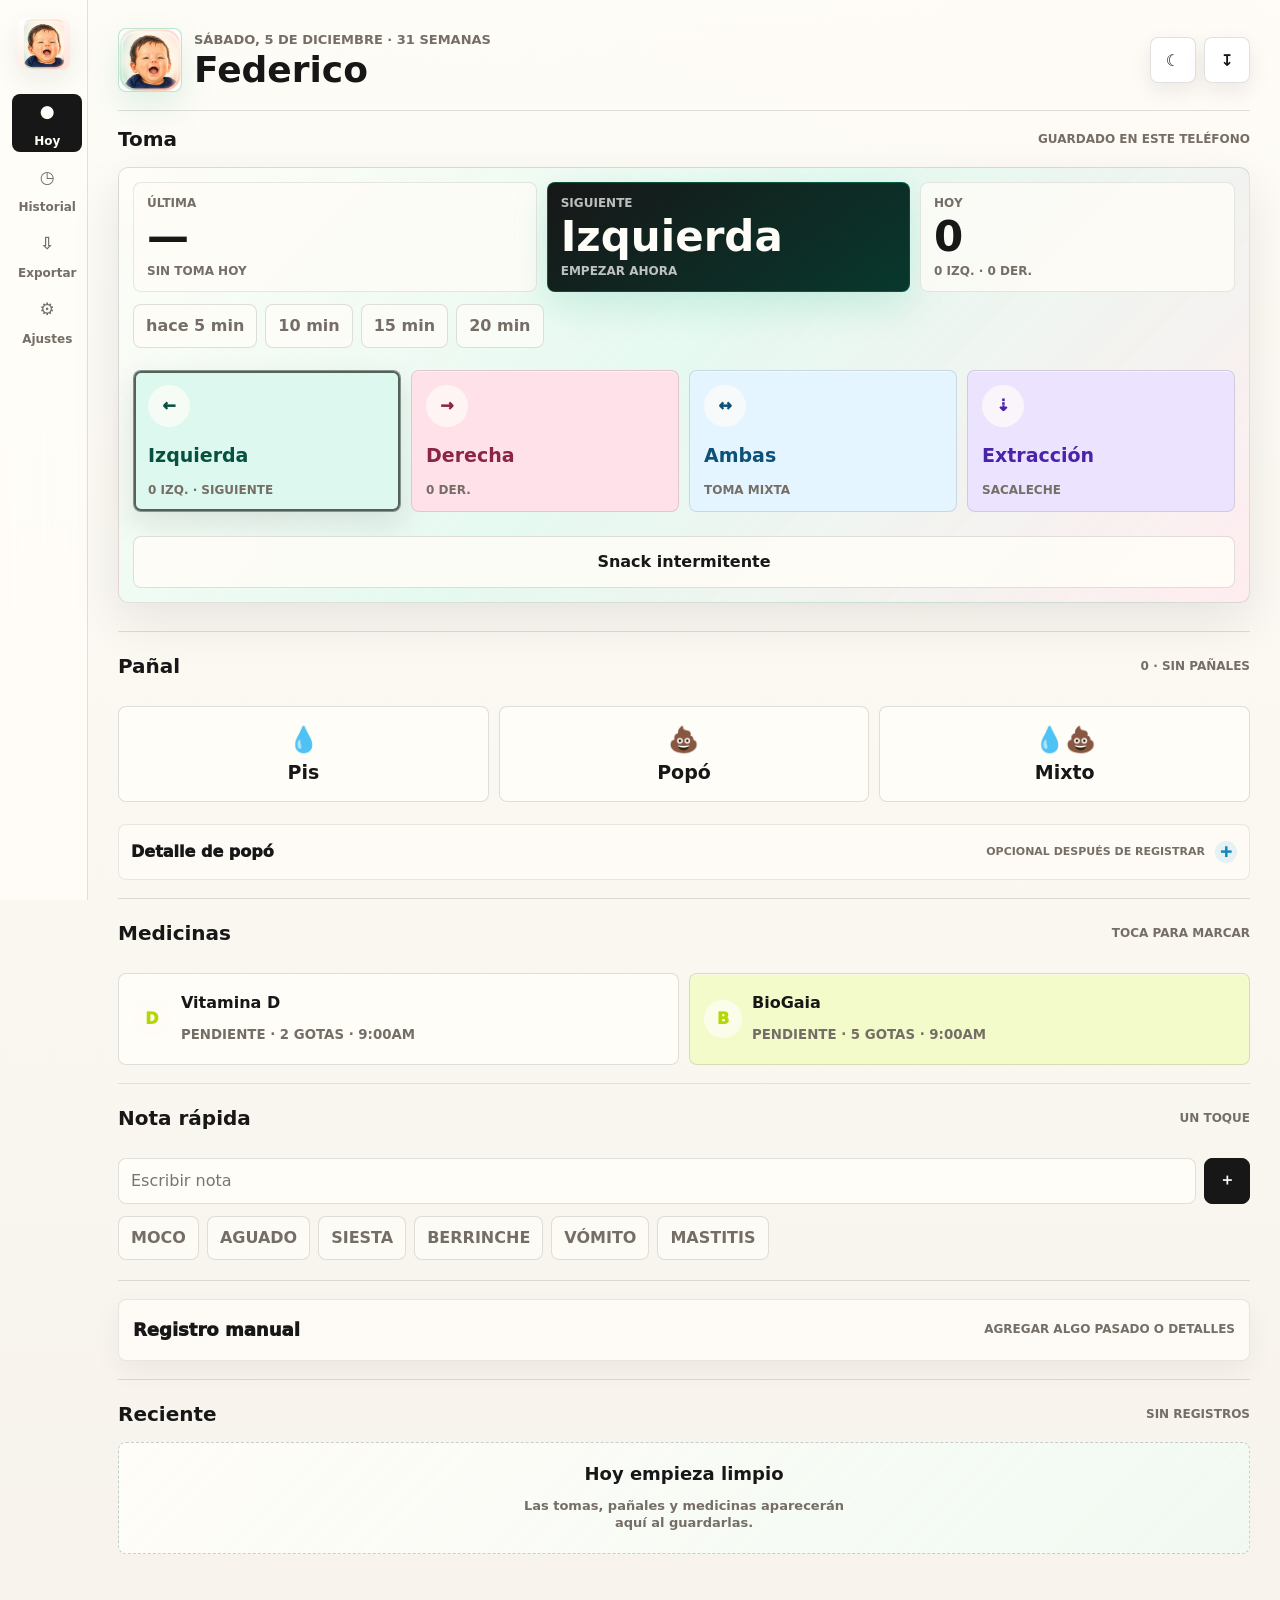
==== commit 8ef8a492: "Uppercase quick note chips" ====
--- a/index.html
+++ b/index.html
@@ -11,7 +11,7 @@
     <link rel="icon" href="./app-icon-192.png" type="image/png">
     <link rel="apple-touch-icon" href="./apple-touch-icon.png">
     <meta name="apple-mobile-web-app-status-bar-style" content="default">
-    <link rel="stylesheet" href="./styles.css?v=60">
+    <link rel="stylesheet" href="./styles.css?v=61">
   </head>
   <body>
     <div class="app-shell">
@@ -208,12 +208,12 @@
               </button>
             </form>
             <div class="chip-row" aria-label="Notas frecuentes">
-              <button class="chip" data-note-chip="moco" type="button">Moco</button>
-              <button class="chip" data-note-chip="aguado" type="button">Aguado</button>
-              <button class="chip" data-note-chip="siesta" type="button">Siesta</button>
-              <button class="chip" data-note-chip="berrinche" type="button">Berrinche</button>
-              <button class="chip" data-note-chip="vómito" type="button">Vómito</button>
-              <button class="chip" data-note-chip="mastitis" type="button">Mastitis</button>
+              <button class="chip" data-note-chip="moco" type="button">MOCO</button>
+              <button class="chip" data-note-chip="aguado" type="button">AGUADO</button>
+              <button class="chip" data-note-chip="siesta" type="button">SIESTA</button>
+              <button class="chip" data-note-chip="berrinche" type="button">BERRINCHE</button>
+              <button class="chip" data-note-chip="vómito" type="button">VÓMITO</button>
+              <button class="chip" data-note-chip="mastitis" type="button">MASTITIS</button>
             </div>
           </section>
 
@@ -400,7 +400,7 @@
                   <h2>Modo app</h2>
                   <p class="import-zone__meta" id="appInstallStatus">Comprobando instalación</p>
                 </div>
-                <span class="app-version-pill" id="appVersionStatus">v60</span>
+                <span class="app-version-pill" id="appVersionStatus">v61</span>
               </section>
               <section class="settings-secret" id="loveMessagesSecret">
                 <div class="settings-secret__locked" id="loveMessagesLockedPanel">
@@ -635,6 +635,6 @@
     </dialog>
 
     <div class="toast" id="toast" role="status" aria-live="polite"></div>
-    <script src="./app.js?v=60" type="module"></script>
+    <script src="./app.js?v=61" type="module"></script>
   </body>
 </html>
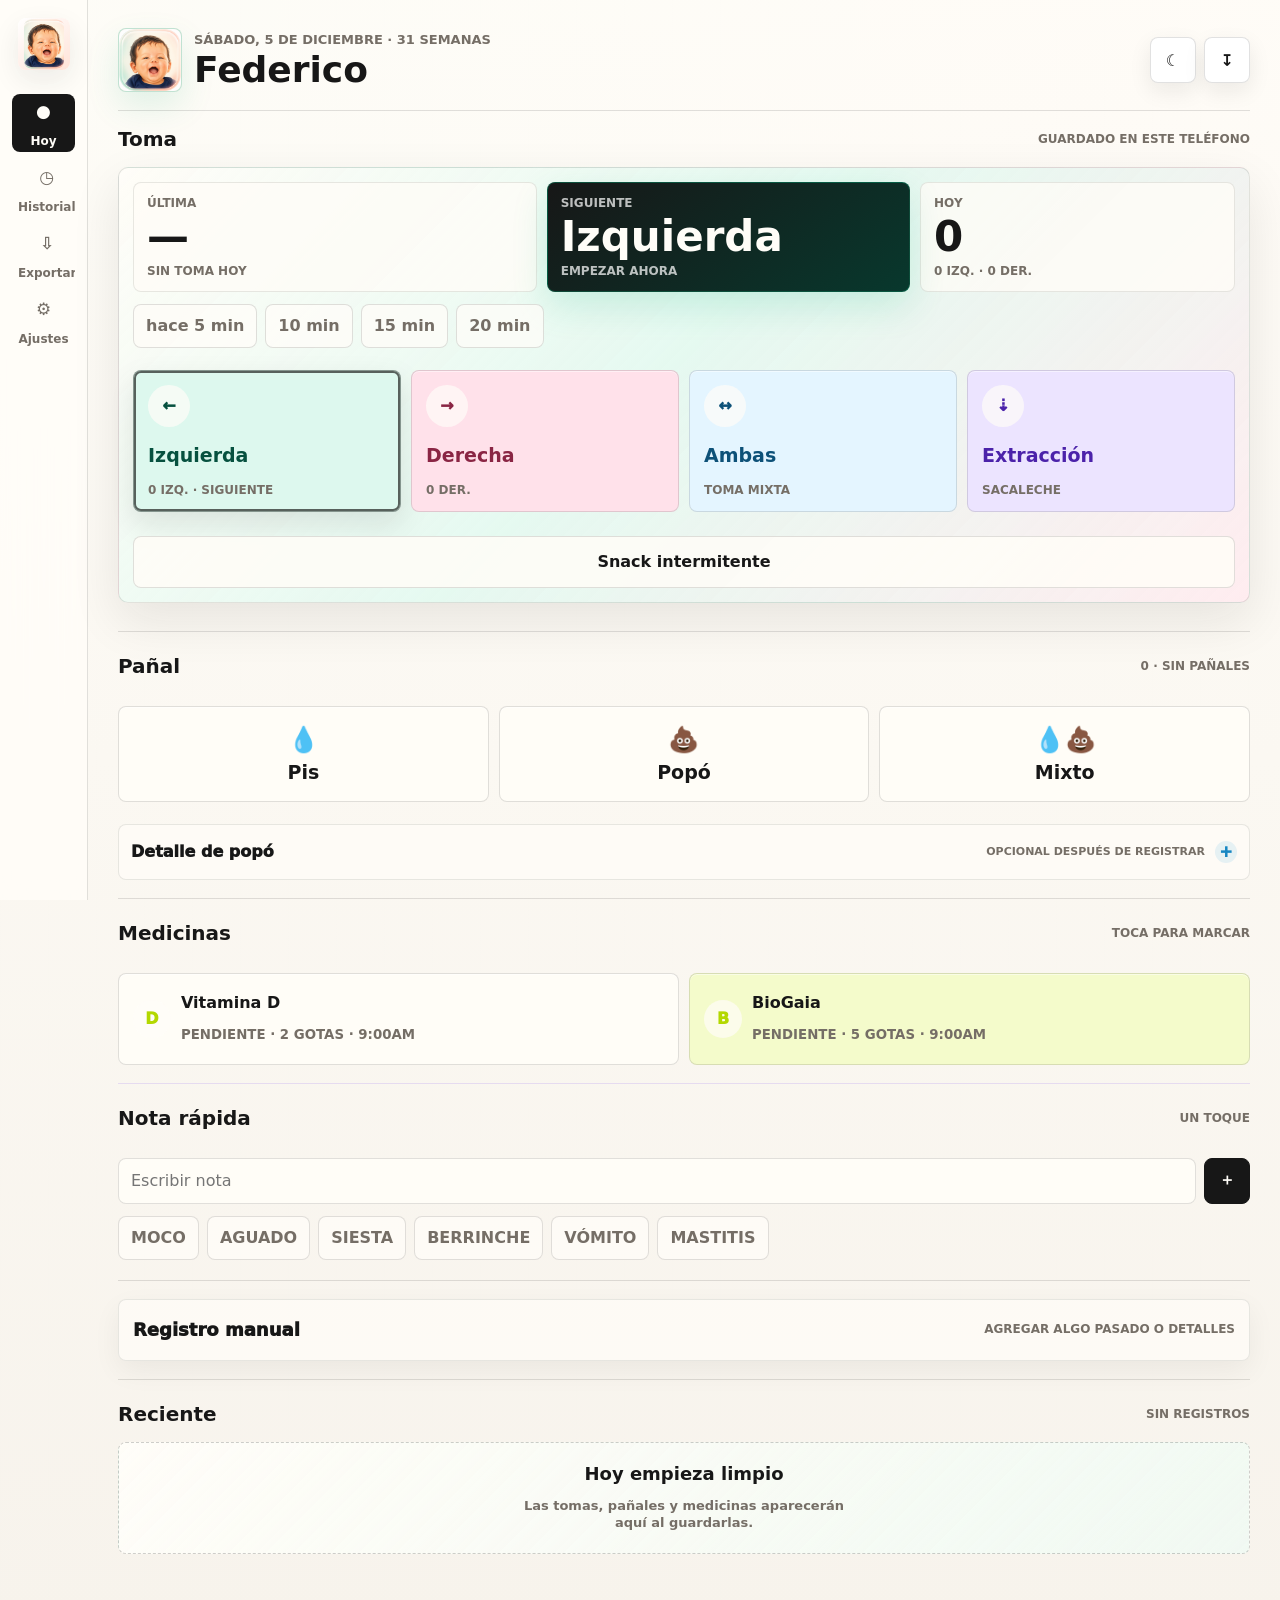
==== commit 17bbac35: "Add polished interaction effects" ====
--- a/index.html
+++ b/index.html
@@ -11,7 +11,7 @@
     <link rel="icon" href="./app-icon-192.png" type="image/png">
     <link rel="apple-touch-icon" href="./apple-touch-icon.png">
     <meta name="apple-mobile-web-app-status-bar-style" content="default">
-    <link rel="stylesheet" href="./styles.css?v=61">
+    <link rel="stylesheet" href="./styles.css?v=65">
   </head>
   <body>
     <div class="app-shell">
@@ -139,9 +139,9 @@
               <div class="control-group">
                 <span>Anotar durante la toma</span>
                 <div class="control-row">
-                  <button class="segmented-action" data-feed-tag="poop" type="button">💩 Popó</button>
-                  <button class="segmented-action" data-feed-tag="pee" type="button">💧 Pis</button>
-                  <button class="segmented-action" data-feed-tag="gas" type="button">💨 Gases</button>
+                  <button class="segmented-action" data-feed-tag="poop" type="button" aria-pressed="false">💩 Popó</button>
+                  <button class="segmented-action" data-feed-tag="pee" type="button" aria-pressed="false">💧 Pis</button>
+                  <button class="segmented-action" data-feed-tag="gas" type="button" aria-pressed="false">💨 Peitos</button>
                 </div>
               </div>
               <div class="active-feed__finish">
@@ -178,11 +178,11 @@
               </summary>
               <div class="diaper-detail-content">
                 <div class="chip-row chip-row--diaper" aria-label="Detalles de popó">
-                  <button class="chip" data-diaper-detail="aguado" type="button">Aguado</button>
-                  <button class="chip" data-diaper-detail="moco" type="button">Con moco</button>
-                  <button class="chip" data-diaper-detail="mucho" type="button">Mucho</button>
-                  <button class="chip" data-diaper-detail="poquito" type="button">Poquito</button>
-                  <button class="chip" data-diaper-detail="le costó" type="button">Le costó</button>
+                  <button class="chip" data-diaper-detail="aguado" type="button">AGUADO</button>
+                  <button class="chip" data-diaper-detail="moco" type="button">CON MOCO</button>
+                  <button class="chip" data-diaper-detail="mucho" type="button">MUCHO</button>
+                  <button class="chip" data-diaper-detail="poquito" type="button">POQUITO</button>
+                  <button class="chip" data-diaper-detail="le costó" type="button">LE COSTÓ</button>
                 </div>
               </div>
             </details>
@@ -514,7 +514,7 @@
               <option value="pee">Pis</option>
               <option value="poop">Popó</option>
               <option value="mixed">Pis + popó</option>
-              <option value="gas">Gases</option>
+              <option value="gas">Peitos</option>
             </select>
           </label>
         </section>
@@ -589,7 +589,7 @@
               <option value="pee">Pis</option>
               <option value="poop">Popó</option>
               <option value="mixed">Pis + popó</option>
-              <option value="gas">Gases</option>
+              <option value="gas">Peitos</option>
             </select>
           </label>
         </section>
@@ -635,6 +635,6 @@
     </dialog>
 
     <div class="toast" id="toast" role="status" aria-live="polite"></div>
-    <script src="./app.js?v=61" type="module"></script>
+    <script src="./app.js?v=65" type="module"></script>
   </body>
 </html>
--- a/styles.css
+++ b/styles.css
@@ -78,10 +78,18 @@
 }
 
 button {
+  position: relative;
+  overflow: hidden;
   border: 0;
   cursor: pointer;
   color: inherit;
   -webkit-tap-highlight-color: transparent;
+  transition:
+    transform 140ms cubic-bezier(0.2, 0.9, 0.2, 1),
+    box-shadow 180ms ease,
+    border-color 180ms ease,
+    background 180ms ease,
+    color 180ms ease;
 }
 
 button:focus-visible,
@@ -615,6 +623,8 @@
 }
 
 .active-feed {
+  position: relative;
+  overflow: hidden;
   margin: 14px 0 0;
   border: 1px solid rgba(0, 166, 118, 0.24);
   border-radius: var(--radius);
@@ -624,6 +634,18 @@
   box-shadow: 0 14px 42px rgba(0, 166, 118, 0.09);
 }
 
+.active-feed::before {
+  content: "";
+  position: absolute;
+  inset: -24%;
+  background:
+    radial-gradient(circle at 25% 38%, rgba(0, 166, 118, 0.16), transparent 28%),
+    radial-gradient(circle at 78% 62%, rgba(255, 107, 138, 0.14), transparent 30%);
+  opacity: 0;
+  pointer-events: none;
+  transform: scale(0.96);
+}
+
 body.has-active-feed .quick-log-band {
   display: none;
 }
@@ -633,10 +655,17 @@
   grid-template-columns: minmax(260px, 0.85fr) minmax(320px, 1fr);
   gap: 16px;
   align-items: stretch;
+  animation: active-feed-breathe 3600ms ease-in-out infinite;
+}
+
+body.has-active-feed .active-feed::before {
+  animation: active-feed-aurora 4200ms ease-in-out infinite;
 }
 
 .active-feed__main,
 .active-feed__controls {
+  position: relative;
+  z-index: 1;
   border-radius: var(--radius);
   border: 1px solid rgba(0, 166, 118, 0.16);
   background: rgba(255, 253, 248, 0.78);
@@ -688,6 +717,15 @@
   background: rgba(255, 253, 248, 0.66);
 }
 
+.active-feed[data-paused="true"] {
+  animation: none;
+}
+
+.active-feed[data-paused="true"]::before {
+  animation: none;
+  opacity: 0.18;
+}
+
 .active-feed[data-paused="true"] .active-feed__meta {
   color: var(--muted);
 }
@@ -733,6 +771,11 @@
   line-height: 1;
   margin: 14px 0;
   font-variant-numeric: tabular-nums;
+  transform-origin: left center;
+}
+
+.active-feed__time.is-minute-tick {
+  animation: timer-minute-tick 560ms cubic-bezier(0.2, 1, 0.22, 1) both;
 }
 
 .active-feed__hint {
@@ -782,6 +825,31 @@
   color: var(--ink);
   border: 1px solid var(--line);
   font-weight: 850;
+}
+
+.segmented-action::after,
+.chip.is-active::after {
+  content: "";
+  position: absolute;
+  inset: 8px;
+  border-radius: inherit;
+  border: 1px solid transparent;
+  pointer-events: none;
+}
+
+.segmented-action.is-active {
+  background:
+    radial-gradient(circle at 20% 18%, rgba(255, 255, 255, 0.2), transparent 32%),
+    var(--ink);
+  color: var(--paper);
+  border-color: var(--ink);
+  box-shadow:
+    0 12px 28px rgba(28, 27, 25, 0.16),
+    0 0 0 5px rgba(0, 166, 118, 0.1);
+}
+
+.segmented-action.is-active::after {
+  border-color: rgba(255, 255, 255, 0.26);
 }
 
 .active-feed__finish {
@@ -1255,6 +1323,30 @@
   color: var(--muted);
 }
 
+.chip.is-active,
+.chip.is-confirming {
+  border-color: rgba(0, 166, 118, 0.32);
+  background: var(--deep-soft);
+  color: #06513f;
+  box-shadow: 0 8px 22px rgba(0, 166, 118, 0.1);
+}
+
+.is-selection-pop {
+  animation: selection-pop 520ms cubic-bezier(0.2, 1.35, 0.32, 1) both;
+}
+
+.is-selection-release {
+  animation: selection-release 460ms ease both;
+}
+
+.is-count-pop {
+  animation: count-pop 520ms cubic-bezier(0.2, 1.35, 0.32, 1) both;
+}
+
+.is-count-release {
+  animation: count-release 460ms ease both;
+}
+
 .medicine-checklist {
   margin-top: 12px;
   display: grid;
@@ -1306,13 +1398,30 @@
 }
 
 .medicine-card.is-done {
-  background: var(--deep-soft);
+  background:
+    radial-gradient(circle at 16% 18%, rgba(255, 255, 255, 0.42), transparent 32%),
+    var(--deep-soft);
   border-color: rgba(0, 166, 118, 0.3);
   color: #06513f;
+  box-shadow:
+    inset 0 1px 0 rgba(255, 255, 255, 0.56),
+    0 10px 26px rgba(0, 166, 118, 0.1);
 }
 
 .medicine-card.is-done small {
   color: var(--left);
+}
+
+.medicine-card.is-medicine-stamped {
+  animation: medicine-stamp 700ms cubic-bezier(0.2, 1.35, 0.32, 1) both;
+}
+
+.medicine-card.is-medicine-stamped .medicine-card__mark {
+  animation: check-stamp 680ms cubic-bezier(0.16, 1.25, 0.35, 1) both;
+}
+
+.medicine-card.is-medicine-release {
+  animation: medicine-release 520ms ease both;
 }
 
 .medicine-card--bio {
@@ -1435,6 +1544,15 @@
   grid-template-columns: 42px minmax(0, 1fr) auto;
   gap: 10px;
   align-items: center;
+  transform-origin: 42px center;
+}
+
+.event-card.is-event-saved {
+  animation: event-saved 720ms cubic-bezier(0.2, 1.2, 0.25, 1) both;
+}
+
+.event-card.is-event-saved .event-card__icon {
+  animation: event-icon-saved 720ms cubic-bezier(0.2, 1.35, 0.32, 1) both;
 }
 
 .event-card__actions {
@@ -2416,8 +2534,10 @@
 }
 
 .love-note-dialog::backdrop {
-  background: rgba(21, 26, 24, 0.34);
-  backdrop-filter: blur(5px);
+  background:
+    radial-gradient(circle at 50% 42%, rgba(255, 107, 138, 0.22), transparent 34%),
+    rgba(21, 26, 24, 0.34);
+  backdrop-filter: blur(7px);
 }
 
 .love-note-card {
@@ -2429,11 +2549,13 @@
     linear-gradient(135deg, rgba(255, 253, 248, 0.98), rgba(246, 226, 220, 0.96)),
     var(--surface);
   color: var(--ink);
-  box-shadow: var(--shadow);
+  box-shadow:
+    0 26px 80px rgba(182, 101, 93, 0.22),
+    var(--shadow);
   padding: 20px;
   display: grid;
   gap: 10px;
-  animation: love-card-in 240ms ease-out both;
+  animation: love-card-in 420ms cubic-bezier(0.2, 1.25, 0.28, 1) both;
 }
 
 .love-note-card > *:not(.love-note-card__effects) {
@@ -2465,7 +2587,8 @@
   color: rgba(182, 101, 93, 0.38);
   font-size: 20px;
   font-weight: 900;
-  animation: love-heart-float 1800ms ease-in-out infinite;
+  animation: love-heart-float 1900ms ease-in-out infinite;
+  text-shadow: 0 8px 18px rgba(182, 101, 93, 0.16);
 }
 
 .love-note-card__effects span:nth-child(1) {
@@ -2509,7 +2632,9 @@
   color: var(--right);
   font-size: 24px;
   font-weight: 900;
-  animation: love-heart-pulse 1350ms ease-in-out infinite;
+  animation:
+    love-mark-enter 520ms ease-out both,
+    love-heart-pulse 1350ms ease-in-out 520ms infinite;
 }
 
 .love-note-card__kicker {
@@ -2518,12 +2643,14 @@
   font-size: 12px;
   font-weight: 900;
   text-transform: uppercase;
+  animation: love-text-in 420ms ease-out 100ms both;
 }
 
 .love-note-card h2 {
   margin: 0;
   font-size: clamp(26px, 6vw, 38px);
   line-height: 0.95;
+  animation: love-text-in 420ms ease-out 40ms both;
 }
 
 .love-note-card p:last-of-type {
@@ -2532,6 +2659,7 @@
   font-size: 17px;
   line-height: 1.45;
   max-width: 30ch;
+  animation: love-text-in 440ms ease-out 160ms both;
 }
 
 .love-note-card .primary-button {
@@ -2540,18 +2668,118 @@
 }
 
 button.is-pressed {
-  transform: translateY(1px) scale(0.99);
+  transform: translateY(1px) scale(0.985);
+}
+
+.tap-glow {
+  position: absolute;
+  width: 14px;
+  height: 14px;
+  border-radius: 999px;
+  pointer-events: none;
+  background: rgba(255, 255, 255, 0.48);
+  transform: translate(-50%, -50%) scale(0);
+  animation: tap-glow 620ms ease-out both;
+  mix-blend-mode: soft-light;
+}
+
+.save-burst,
+.undo-burst {
+  position: fixed;
+  left: 50%;
+  top: 50%;
+  pointer-events: none;
+  z-index: 30;
+}
+
+.save-burst span {
+  position: absolute;
+  color: rgba(255, 107, 138, 0.9);
+  font-size: 18px;
+  font-weight: 950;
+  text-shadow: 0 8px 22px rgba(255, 107, 138, 0.18);
+  animation: save-spark 980ms ease-out both;
+}
+
+.save-burst span:nth-child(1) {
+  --spark-x: -54px;
+  --spark-y: -58px;
+}
+
+.save-burst span:nth-child(2) {
+  --spark-x: 42px;
+  --spark-y: -48px;
+  animation-delay: 60ms;
+}
+
+.save-burst span:nth-child(3) {
+  --spark-x: -22px;
+  --spark-y: 44px;
+  color: rgba(0, 166, 118, 0.86);
+  animation-delay: 100ms;
+}
+
+.save-burst span:nth-child(4) {
+  --spark-x: 56px;
+  --spark-y: 32px;
+  animation-delay: 140ms;
+}
+
+.save-burst span:nth-child(5) {
+  --spark-x: 0;
+  --spark-y: -72px;
+  color: rgba(109, 59, 239, 0.78);
+  animation-delay: 180ms;
+}
+
+.undo-burst {
+  width: 46px;
+  height: 46px;
+  border-radius: 999px;
+  display: grid;
+  place-items: center;
+  background: rgba(255, 253, 248, 0.96);
+  border: 1px solid rgba(37, 40, 36, 0.12);
+  color: var(--muted);
+  font-size: 24px;
+  font-weight: 950;
+  box-shadow: var(--shadow);
+  animation: undo-burst 720ms ease-out both;
 }
 
 @keyframes love-card-in {
   from {
     opacity: 0;
-    transform: translateY(10px) scale(0.96);
+    transform: translateY(14px) scale(0.94);
   }
 
   to {
     opacity: 1;
     transform: translateY(0) scale(1);
+  }
+}
+
+@keyframes love-mark-enter {
+  from {
+    opacity: 0;
+    transform: scale(0.72) rotate(-8deg);
+  }
+
+  to {
+    opacity: 1;
+    transform: scale(1) rotate(0);
+  }
+}
+
+@keyframes love-text-in {
+  from {
+    opacity: 0;
+    transform: translateY(8px);
+  }
+
+  to {
+    opacity: 1;
+    transform: translateY(0);
   }
 }
 
@@ -2592,11 +2820,247 @@
   }
 }
 
+@keyframes active-feed-breathe {
+  0%,
+  100% {
+    box-shadow: 0 14px 42px rgba(0, 166, 118, 0.09);
+  }
+
+  50% {
+    box-shadow: 0 18px 54px rgba(0, 166, 118, 0.16);
+  }
+}
+
+@keyframes active-feed-aurora {
+  0%,
+  100% {
+    opacity: 0.18;
+    transform: scale(0.96) rotate(0deg);
+  }
+
+  50% {
+    opacity: 0.52;
+    transform: scale(1.04) rotate(2deg);
+  }
+}
+
+@keyframes timer-minute-tick {
+  0% {
+    transform: translateY(0) scale(1);
+    filter: none;
+  }
+
+  35% {
+    transform: translateY(-4px) scale(1.018);
+    filter: drop-shadow(0 8px 18px rgba(0, 166, 118, 0.14));
+  }
+
+  100% {
+    transform: translateY(0) scale(1);
+    filter: none;
+  }
+}
+
+@keyframes selection-pop {
+  0% {
+    transform: scale(0.96);
+    box-shadow: 0 0 0 0 rgba(0, 166, 118, 0);
+  }
+
+  42% {
+    transform: scale(1.035);
+    box-shadow: 0 0 0 7px rgba(0, 166, 118, 0.12);
+  }
+
+  100% {
+    transform: scale(1);
+    box-shadow: 0 8px 22px rgba(0, 166, 118, 0.08);
+  }
+}
+
+@keyframes selection-release {
+  0% {
+    transform: scale(1);
+    opacity: 1;
+  }
+
+  55% {
+    transform: scale(0.97);
+    opacity: 0.76;
+  }
+
+  100% {
+    transform: scale(1);
+    opacity: 1;
+  }
+}
+
+@keyframes count-pop {
+  0%,
+  100% {
+    transform: scale(1);
+  }
+
+  42% {
+    transform: scale(1.14);
+    color: var(--left);
+  }
+}
+
+@keyframes count-release {
+  0%,
+  100% {
+    transform: scale(1);
+  }
+
+  45% {
+    transform: scale(0.92);
+    color: var(--muted);
+  }
+}
+
+@keyframes event-saved {
+  0% {
+    opacity: 0;
+    transform: translateY(-8px) scale(0.98);
+    background: rgba(231, 255, 245, 0.94);
+  }
+
+  55% {
+    opacity: 1;
+    transform: translateY(0) scale(1.012);
+  }
+
+  100% {
+    opacity: 1;
+    transform: translateY(0) scale(1);
+  }
+}
+
+@keyframes event-icon-saved {
+  0% {
+    transform: scale(0.82);
+  }
+
+  52% {
+    transform: scale(1.16) rotate(-4deg);
+  }
+
+  100% {
+    transform: scale(1) rotate(0);
+  }
+}
+
+@keyframes medicine-stamp {
+  0% {
+    transform: scale(1);
+  }
+
+  35% {
+    transform: scale(0.985);
+  }
+
+  70% {
+    transform: scale(1.025);
+  }
+
+  100% {
+    transform: scale(1);
+  }
+}
+
+@keyframes check-stamp {
+  0% {
+    transform: scale(0.65) rotate(-12deg);
+    opacity: 0.1;
+  }
+
+  60% {
+    transform: scale(1.18) rotate(4deg);
+    opacity: 1;
+  }
+
+  100% {
+    transform: scale(1) rotate(0);
+  }
+}
+
+@keyframes medicine-release {
+  0%,
+  100% {
+    transform: scale(1);
+  }
+
+  50% {
+    transform: scale(0.985);
+    opacity: 0.82;
+  }
+}
+
+@keyframes tap-glow {
+  0% {
+    opacity: 0.44;
+    transform: translate(-50%, -50%) scale(0);
+  }
+
+  100% {
+    opacity: 0;
+    transform: translate(-50%, -50%) scale(18);
+  }
+}
+
+@keyframes save-spark {
+  0% {
+    opacity: 0;
+    transform: translate(-50%, -50%) scale(0.6);
+  }
+
+  18% {
+    opacity: 1;
+  }
+
+  100% {
+    opacity: 0;
+    transform: translate(calc(-50% + var(--spark-x)), calc(-50% + var(--spark-y))) scale(1.15);
+  }
+}
+
+@keyframes undo-burst {
+  0% {
+    opacity: 0;
+    transform: translate(-50%, -50%) scale(0.72) rotate(-18deg);
+  }
+
+  35% {
+    opacity: 1;
+    transform: translate(-50%, -50%) scale(1.04) rotate(0);
+  }
+
+  100% {
+    opacity: 0;
+    transform: translate(-50%, -58%) scale(0.98) rotate(0);
+  }
+}
+
 @media (prefers-reduced-motion: reduce) {
   .love-note-card,
   .love-note-card__mark,
   .love-note-card__effects span,
-  .active-feed__pulse span {
+  .active-feed,
+  .active-feed::before,
+  .active-feed__pulse span,
+  .active-feed__time,
+  .event-card,
+  .event-card__icon,
+  .medicine-card,
+  .medicine-card__mark,
+  .is-selection-pop,
+  .is-selection-release,
+  .is-count-pop,
+  .is-count-release,
+  .save-burst span,
+  .undo-burst,
+  .tap-glow {
     animation: none;
   }
 }
@@ -2717,6 +3181,40 @@
 body.night-mode .active-feed {
   background: linear-gradient(180deg, #17211f, #12211e);
   box-shadow: 0 14px 42px rgba(0, 0, 0, 0.22);
+  animation-duration: 5200ms;
+}
+
+body.night-mode .active-feed::before {
+  opacity: 0.16;
+  filter: saturate(0.76);
+}
+
+body.night-mode .segmented-action.is-active,
+body.night-mode .chip.is-active,
+body.night-mode .chip.is-confirming {
+  box-shadow: 0 0 0 4px rgba(0, 166, 118, 0.08);
+}
+
+body.night-mode .tap-glow {
+  opacity: 0.6;
+  background: rgba(255, 248, 239, 0.24);
+}
+
+body.night-mode .love-note-dialog::backdrop {
+  background:
+    radial-gradient(circle at 50% 42%, rgba(255, 107, 138, 0.12), transparent 34%),
+    rgba(9, 10, 12, 0.62);
+}
+
+body.night-mode .love-note-card {
+  box-shadow:
+    0 20px 64px rgba(0, 0, 0, 0.36),
+    0 0 0 1px rgba(255, 248, 239, 0.06);
+}
+
+body.night-mode .undo-burst {
+  background: var(--surface-strong);
+  color: var(--ink);
 }
 
 body.night-mode .daily-pill[aria-pressed="true"],
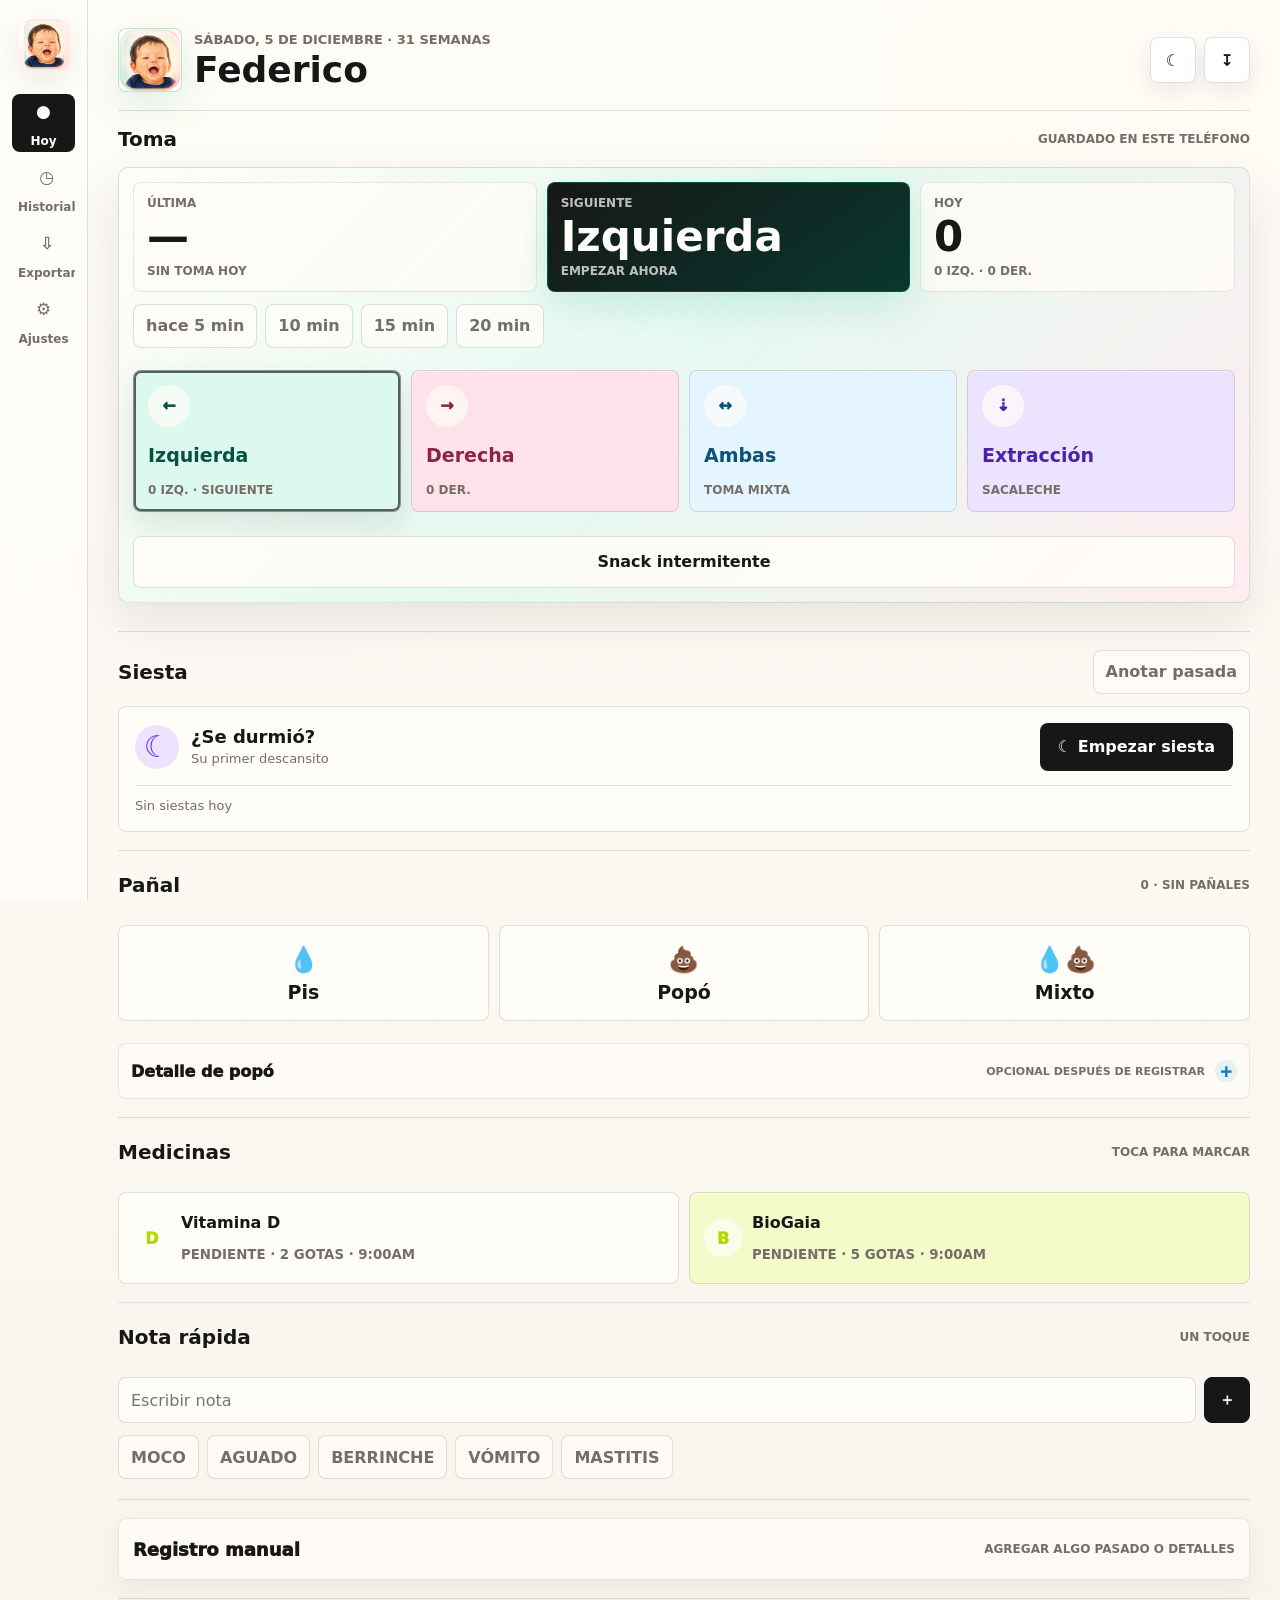
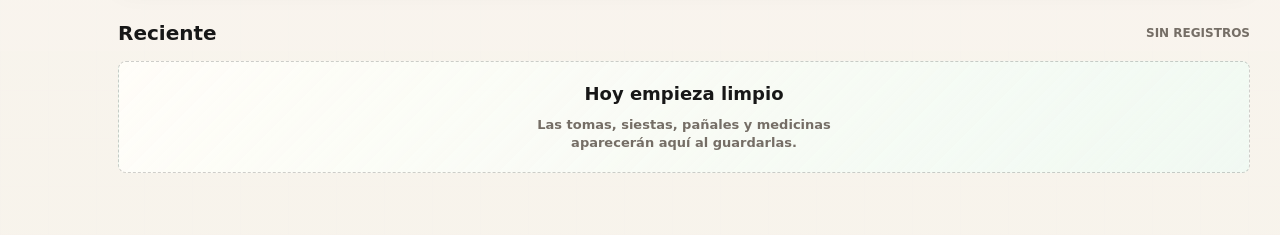
==== commit 2c1fa3dc: "Add persistent nap tracking for Federico" ====
--- a/index.html
+++ b/index.html
@@ -11,7 +11,7 @@
     <link rel="icon" href="./app-icon-192.png" type="image/png">
     <link rel="apple-touch-icon" href="./apple-touch-icon.png">
     <meta name="apple-mobile-web-app-status-bar-style" content="default">
-    <link rel="stylesheet" href="./styles.css?v=65">
+    <link rel="stylesheet" href="./styles.css?v=66">
   </head>
   <body>
     <div class="app-shell">
@@ -152,6 +152,29 @@
             </div>
           </section>
 
+          <section class="nap-hub" aria-labelledby="napHeading">
+            <div class="section-heading">
+              <h2 id="napHeading">Siesta</h2>
+              <button class="tiny-command" id="pastNapButton" type="button">Anotar pasada</button>
+            </div>
+            <div class="nap-card" id="napCard">
+              <div class="nap-card__status">
+                <span class="nap-card__moon" aria-hidden="true">☾</span>
+                <div>
+                  <strong id="napStatus" role="status">¿Se durmió?</strong>
+                  <span id="napMeta">Sin siestas hoy</span>
+                </div>
+                <div class="nap-card__timer" id="napTimer" role="timer" aria-live="off" aria-label="Duración de la siesta" hidden>00:00</div>
+              </div>
+              <div class="nap-card__actions">
+                <button class="primary-button nap-start" id="startNapButton" type="button"><span aria-hidden="true">☾</span> Empezar siesta</button>
+                <button class="secondary-button" id="cancelNapButton" type="button" hidden>Cancelar</button>
+                <button class="primary-button" id="stopNapButton" type="button" hidden>Se despertó</button>
+              </div>
+              <div class="nap-card__summary" id="napSummary">Sin siestas hoy</div>
+            </div>
+          </section>
+
           <section class="diaper-hub" aria-label="Pañal">
             <div class="section-heading">
               <h2>Pañal</h2>
@@ -210,7 +233,6 @@
             <div class="chip-row" aria-label="Notas frecuentes">
               <button class="chip" data-note-chip="moco" type="button">MOCO</button>
               <button class="chip" data-note-chip="aguado" type="button">AGUADO</button>
-              <button class="chip" data-note-chip="siesta" type="button">SIESTA</button>
               <button class="chip" data-note-chip="berrinche" type="button">BERRINCHE</button>
               <button class="chip" data-note-chip="vómito" type="button">VÓMITO</button>
               <button class="chip" data-note-chip="mastitis" type="button">MASTITIS</button>
@@ -255,6 +277,7 @@
             <div class="history-filter-row" aria-label="Filtrar historial">
               <button class="chip is-active" data-history-filter="all" type="button">Todo</button>
               <button class="chip" data-history-filter="feed" type="button">Tomas</button>
+              <button class="chip" data-history-filter="nap" type="button">Siestas</button>
               <button class="chip" data-history-filter="diaper" type="button">Pañales</button>
               <button class="chip" data-history-filter="med" type="button">Medicina</button>
               <button class="chip" data-history-filter="weight" type="button">Peso</button>
@@ -472,6 +495,7 @@
         <input id="manualType" type="hidden" value="feed">
         <div class="manual-type-grid" aria-label="Tipo de registro">
           <button class="manual-type is-active" data-manual-type="feed" type="button">Toma</button>
+          <button class="manual-type" data-manual-type="nap" type="button">Siesta</button>
           <button class="manual-type" data-manual-type="diaper" type="button">Pañal</button>
           <button class="manual-type" data-manual-type="medicine" type="button">Medicina</button>
           <button class="manual-type" data-manual-type="note" type="button">Nota</button>
@@ -483,7 +507,7 @@
             <input id="manualDate" type="date">
           </label>
           <label>
-            <span>Hora</span>
+            <span id="manualTimeLabel">Hora</span>
             <input id="manualTime" type="time">
           </label>
         </div>
@@ -507,6 +531,20 @@
           </div>
         </section>
 
+        <section class="manual-panel" id="manualNapPanel" hidden>
+          <div class="manual-grid">
+            <label>
+              <span>Día al despertar</span>
+              <input id="manualNapEndDate" type="date" required disabled>
+            </label>
+            <label>
+              <span>Se despertó</span>
+              <input id="manualNapEndTime" type="time" required disabled>
+            </label>
+          </div>
+          <p class="nap-form-error" id="manualNapError" role="alert" hidden></p>
+        </section>
+
         <section class="manual-panel" id="manualDiaperPanel" hidden>
           <label id="manualDiaperWrap">
             <span>Tipo de pañal</span>
@@ -560,7 +598,7 @@
             <input id="editDate" type="date">
           </label>
           <label>
-            <span>Hora</span>
+            <span id="editTimeLabel">Hora</span>
             <input id="editTime" type="time">
           </label>
         </div>
@@ -581,6 +619,19 @@
               <input id="editDuration" type="number" min="1" max="180" inputmode="numeric">
             </label>
           </div>
+        </section>
+        <section class="manual-panel" id="editNapPanel" hidden>
+          <div class="manual-grid">
+            <label>
+              <span>Día al despertar</span>
+              <input id="editNapEndDate" type="date" required disabled>
+            </label>
+            <label>
+              <span>Se despertó</span>
+              <input id="editNapEndTime" type="time" required disabled>
+            </label>
+          </div>
+          <p class="nap-form-error" id="editNapError" role="alert" hidden></p>
         </section>
         <section class="manual-panel" id="editDiaperPanel" hidden>
           <label>
@@ -635,6 +686,6 @@
     </dialog>
 
     <div class="toast" id="toast" role="status" aria-live="polite"></div>
-    <script src="./app.js?v=65" type="module"></script>
+    <script src="./app.js?v=66" type="module"></script>
   </body>
 </html>
--- a/styles.css
+++ b/styles.css
@@ -322,6 +322,7 @@
 .now-band,
 .capture-band,
 .diaper-hub,
+.nap-hub,
 .medicine-hub,
 .note-hub,
 .quick-log-band,
@@ -425,6 +426,121 @@
   gap: 12px;
 }
 
+.nap-hub {
+  border-top-color: rgba(109, 59, 239, 0.18);
+}
+
+.nap-card {
+  display: grid;
+  grid-template-columns: minmax(0, 1fr) auto;
+  gap: 14px 20px;
+  align-items: center;
+  border: 1px solid var(--line);
+  border-radius: var(--radius);
+  padding: 16px;
+  background: var(--surface);
+  transition: background 240ms ease, border-color 240ms ease;
+}
+
+.nap-card.is-sleeping {
+  border-color: var(--plum);
+  background: var(--plum-soft);
+}
+
+.nap-card__status {
+  display: grid;
+  grid-template-columns: 44px minmax(0, 1fr) auto;
+  gap: 12px;
+  align-items: center;
+  min-width: 0;
+}
+
+.nap-card__moon {
+  display: grid;
+  place-items: center;
+  width: 44px;
+  height: 44px;
+  border-radius: 50%;
+  font-size: 30px;
+  background: var(--plum-soft);
+  color: var(--plum);
+}
+
+.nap-card__status strong {
+  display: block;
+  font-size: 18px;
+  line-height: 1.3;
+}
+
+.nap-card__status div > span,
+.nap-card__summary {
+  display: block;
+  font-size: 13px;
+  line-height: 1.5;
+  color: var(--muted);
+  overflow-wrap: anywhere;
+}
+
+.nap-card__timer {
+  min-width: 105px;
+  font-size: 30px;
+  font-weight: 850;
+  font-variant-numeric: tabular-nums;
+  line-height: 1.2;
+}
+
+.nap-card__actions {
+  display: flex;
+  gap: 8px;
+}
+
+.nap-card__actions button {
+  min-height: 48px;
+  white-space: nowrap;
+}
+
+.nap-card__summary {
+  grid-column: 1 / -1;
+  border-top: 1px solid var(--line);
+  padding-top: 10px;
+}
+
+.nap-form-error {
+  margin: 0;
+  color: #b32646;
+  font-size: 14px;
+  line-height: 1.4;
+}
+
+body.night-mode .nap-form-error {
+  color: #ffa1b5;
+}
+
+@media (max-width: 600px) {
+  .nap-card {
+    grid-template-columns: minmax(0, 1fr);
+    padding: 14px;
+  }
+
+  .nap-card__status {
+    grid-template-columns: 44px minmax(0, 1fr);
+    gap: 4px 12px;
+  }
+
+  .nap-card.is-sleeping .nap-card__moon {
+    grid-row: 1 / span 2;
+  }
+
+  .nap-card__timer {
+    grid-column: 2;
+  }
+
+  .nap-card__actions button {
+    flex: 1;
+    min-width: 0;
+  }
+}
+
 .medicine-hub,
 .note-hub {
   display: grid;
@@ -1592,6 +1708,12 @@
   color: var(--plum);
 }
 
+.event-card__icon--nap {
+  background: var(--plum-soft);
+  color: var(--plum);
+  font-size: 24px;
+}
+
 .event-card__icon--weight,
 .event-card__icon--med {
   background: var(--sun-soft);
@@ -1736,7 +1858,7 @@
 
 .history-summary-grid {
   display: grid;
-  grid-template-columns: repeat(4, minmax(0, 1fr));
+  grid-template-columns: repeat(3, minmax(0, 1fr));
   gap: 10px;
 }
 
@@ -1839,6 +1961,10 @@
   background: linear-gradient(180deg, var(--blue), #79cfff);
 }
 
+.rhythm-bar--nap {
+  background: var(--plum);
+}
+
 .rhythm-day__label {
   color: var(--muted);
   font-size: 11px;
@@ -1886,6 +2012,10 @@
 
 .legend-dot--diaper {
   background: var(--blue);
+}
+
+.legend-dot--nap {
+  background: var(--plum);
 }
 
 .legend-dot--med {
@@ -2470,7 +2600,7 @@
 
 .manual-type-grid {
   display: grid;
-  grid-template-columns: repeat(5, minmax(0, 1fr));
+  grid-template-columns: repeat(3, minmax(0, 1fr));
   gap: 6px;
 }
 
